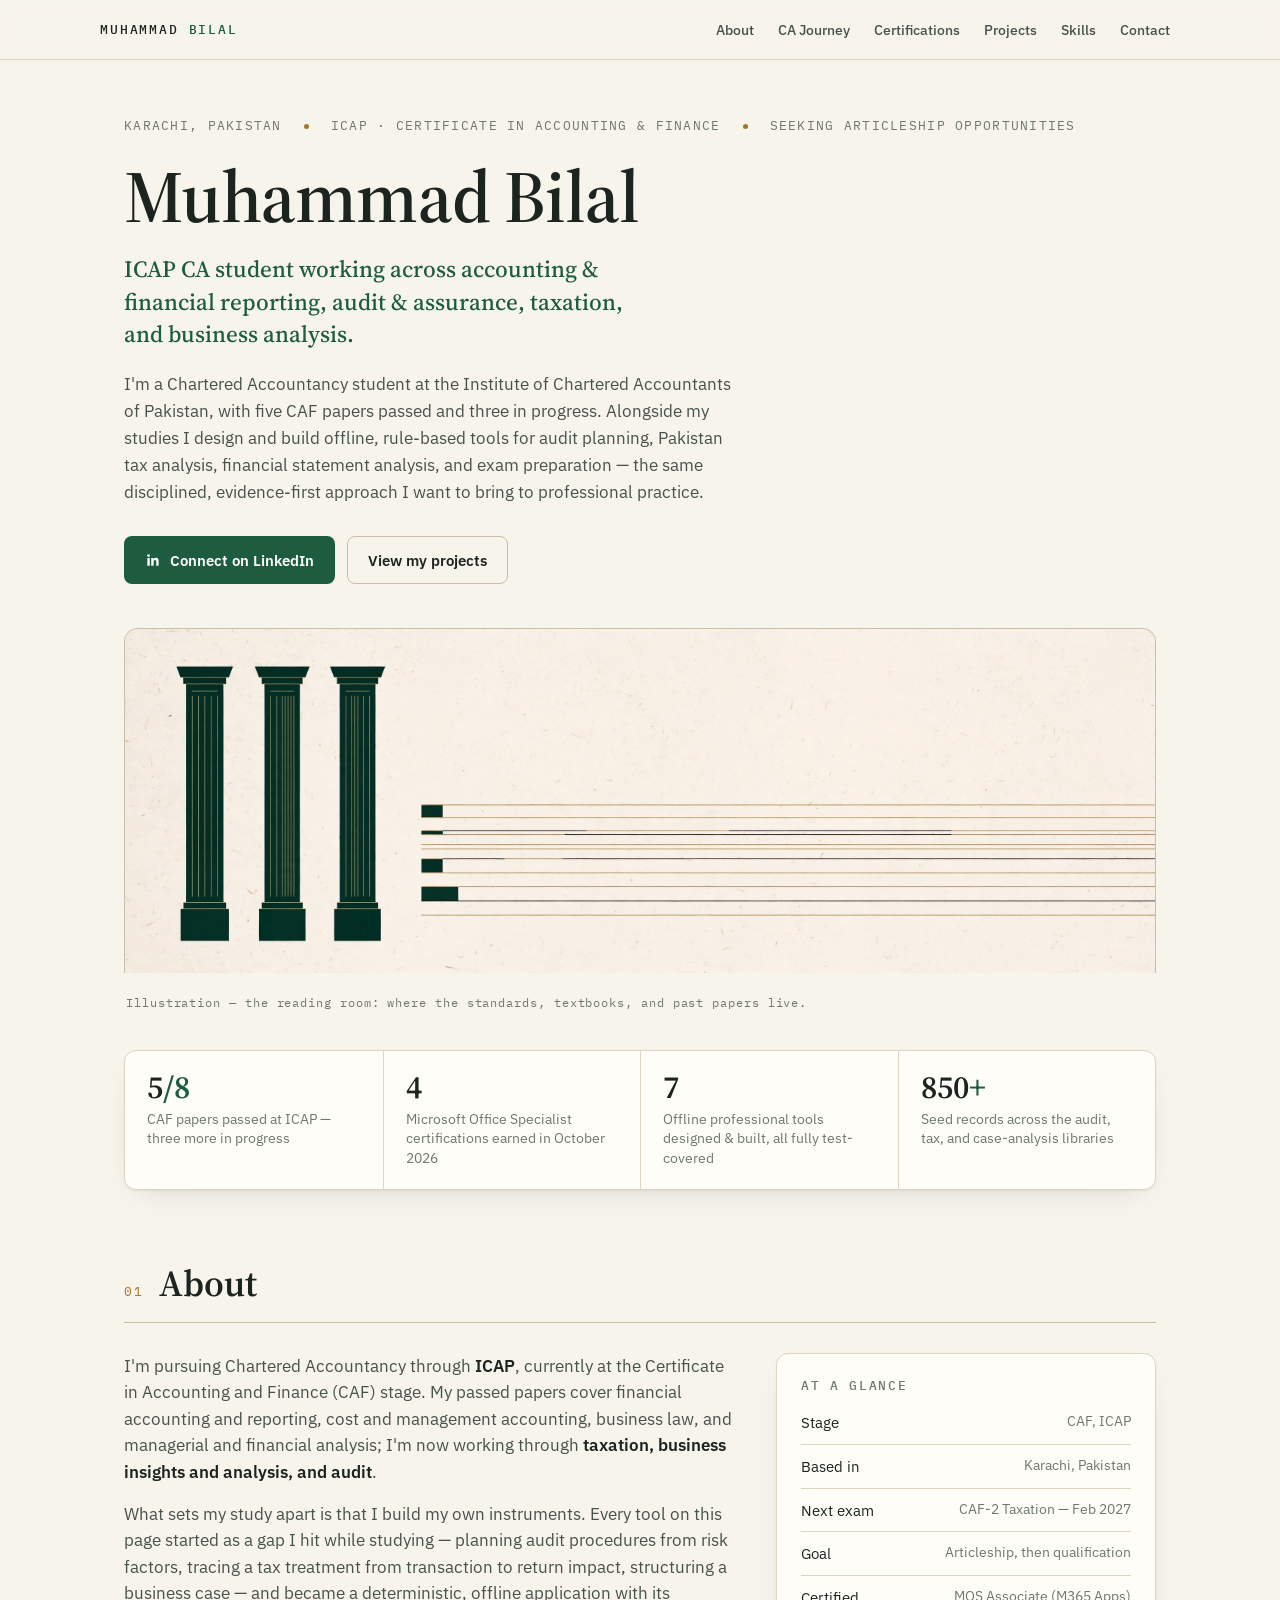
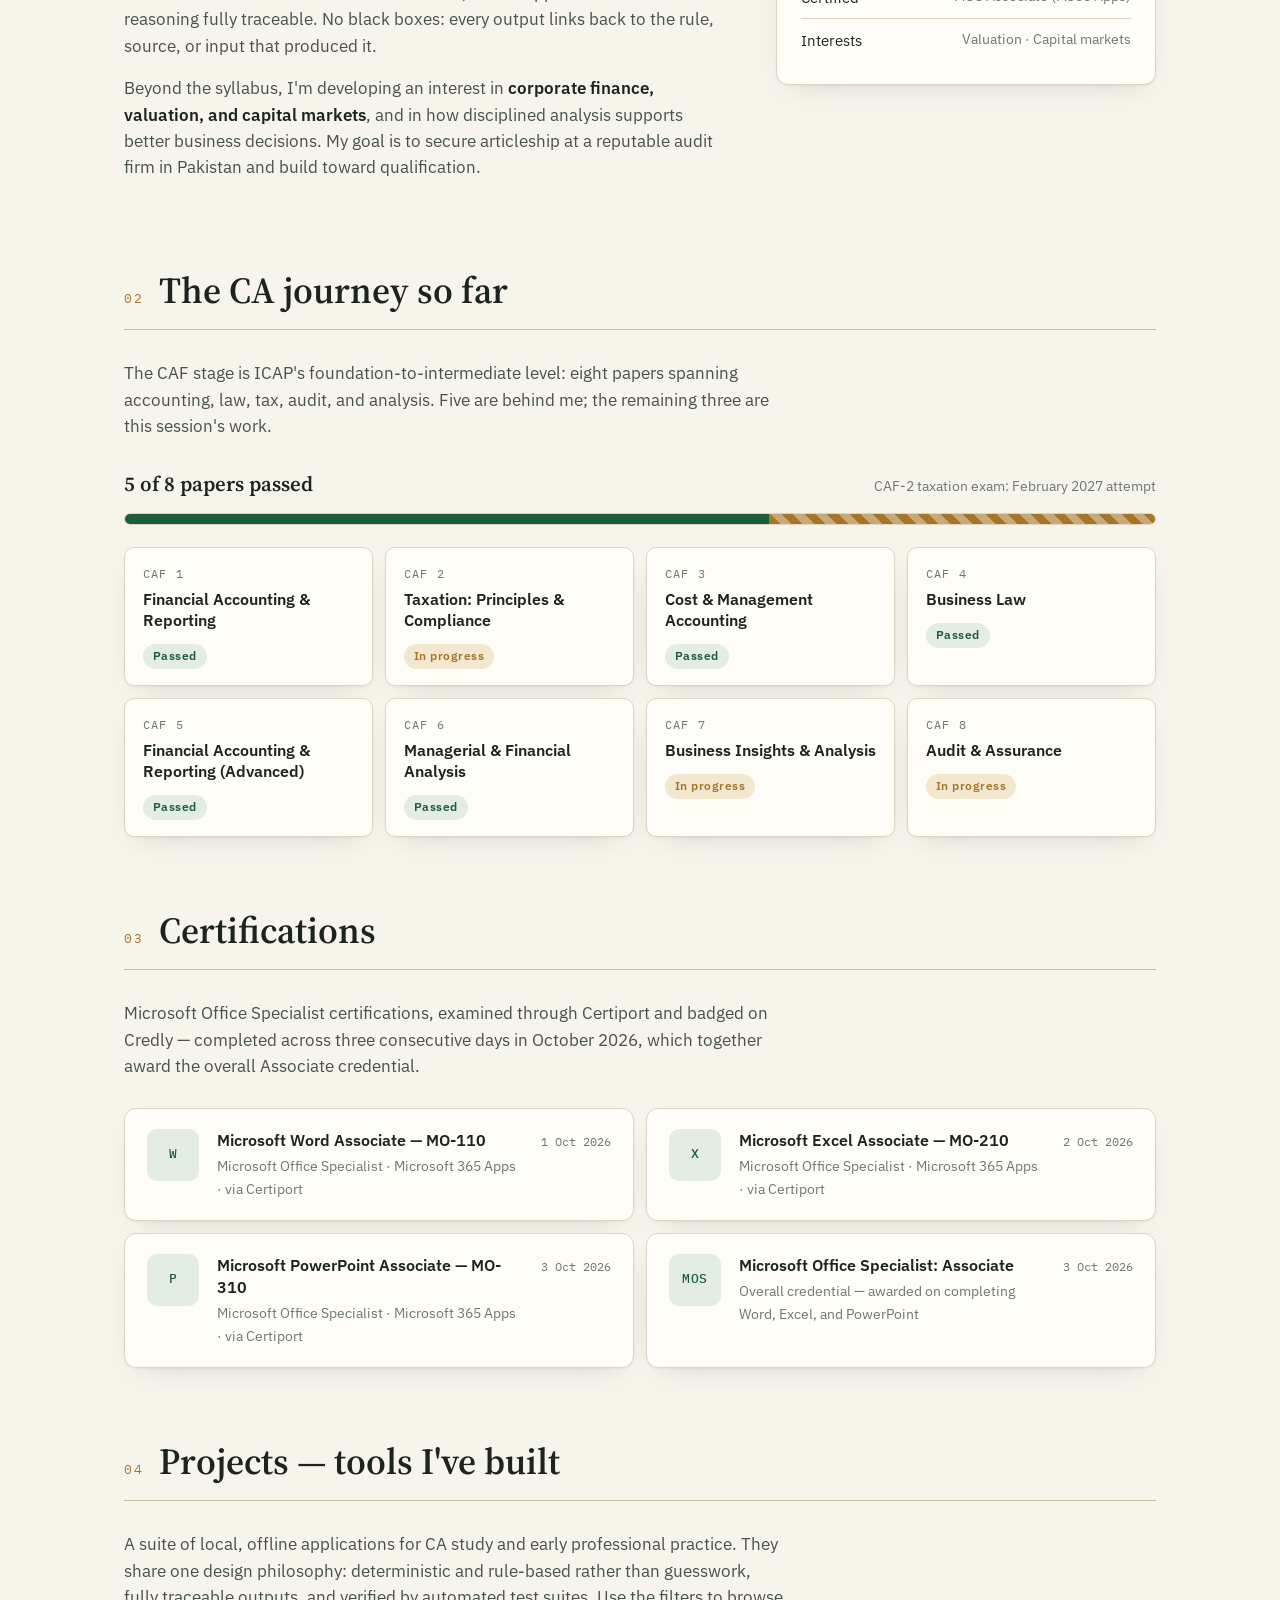
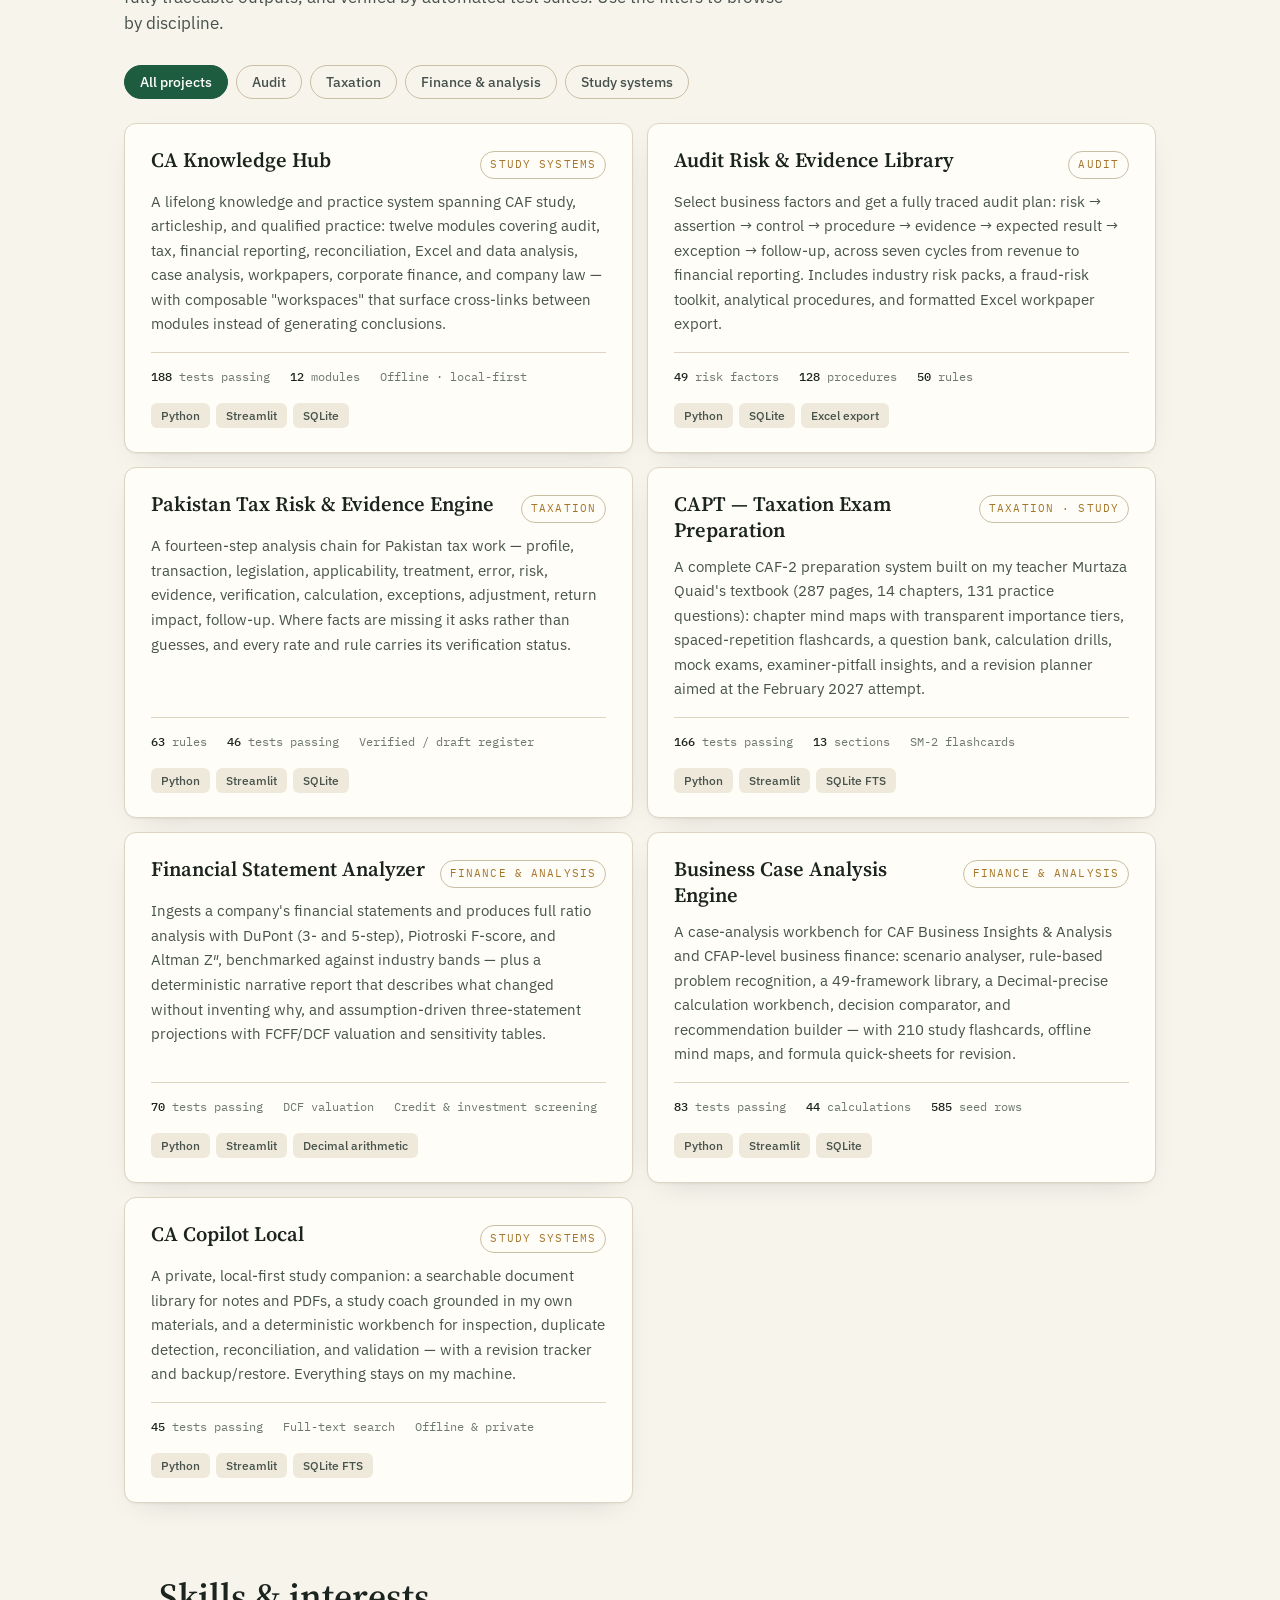
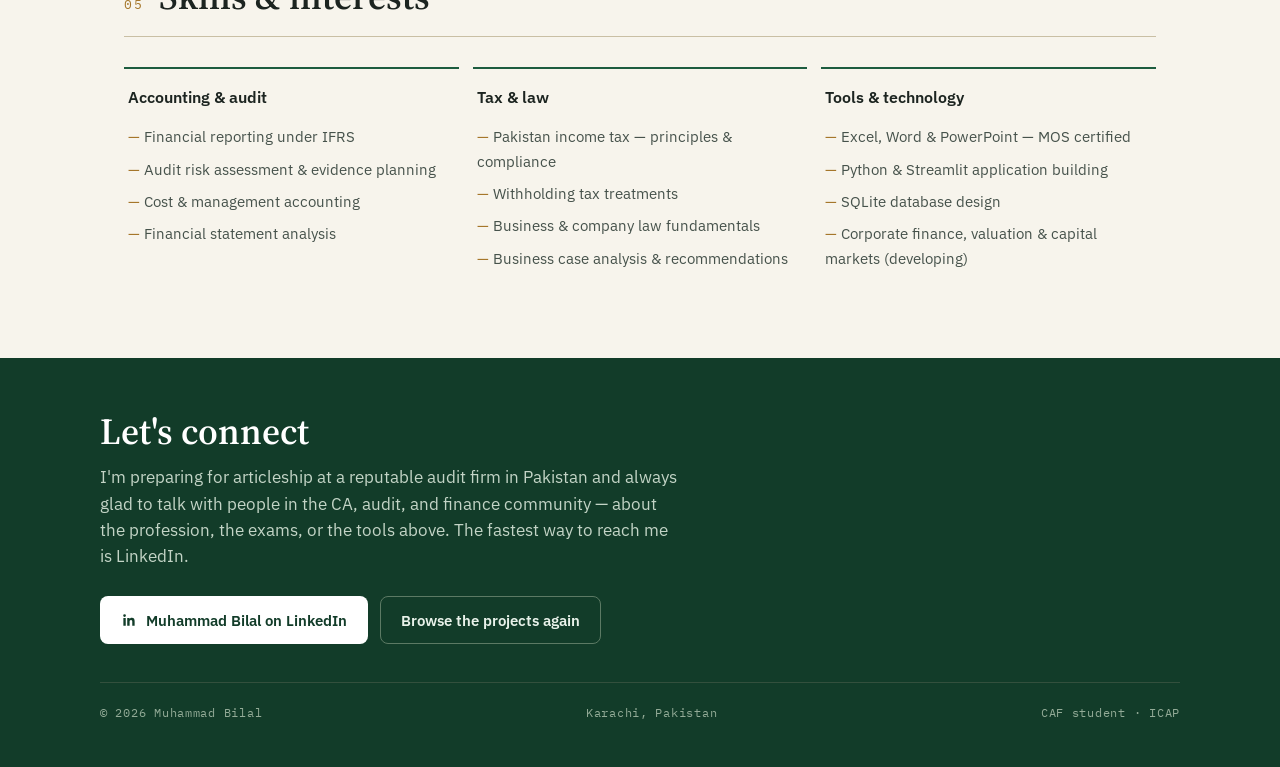
==== index.html @ a038d821 "Add files via upload" ====
<!doctype html>
<html lang="en">
<head>
<meta charset="utf-8" />
<meta name="viewport" content="width=device-width, initial-scale=1, viewport-fit=cover" />
<meta name="color-scheme" content="light dark" />
<meta name="description" content="Muhammad Bilal — ICAP CA student in Karachi. Financial reporting, audit & assurance, taxation, and the offline study and practice tools he builds." />
<link rel="icon" href="data:," />
<title>Muhammad Bilal — ICAP CA Student</title>
<link rel="preconnect" href="https://fonts.googleapis.com" />
<link rel="preconnect" href="https://fonts.gstatic.com" crossorigin />
<link href="https://fonts.googleapis.com/css2?family=Source+Serif+4:opsz,wght@8..60,500;8..60,600;8..60,700&family=IBM+Plex+Sans:wght@400;500;600&family=IBM+Plex+Mono:wght@400;500&display=swap" rel="stylesheet" />
<style>
  :root{
    --bg:#f7f4ec;
    --bg-2:#efe9db;
    --surface:#fffdf8;
    --ink:#1c2420;
    --ink-soft:#46524b;
    --ink-faint:#6d786f;
    --line:#ddd5c2;
    --line-strong:#c9bfa4;
    --green:#1d5c3f;
    --green-deep:#123c29;
    --green-tint:#e3ede2;
    --brass:#a5762a;
    --brass-tint:#f3e8cf;
    --shadow:0 1px 2px rgba(28,36,32,.05), 0 10px 30px -18px rgba(28,36,32,.25);
  }
  @media (prefers-color-scheme: dark){
    :root{
      --bg:#101511;
      --bg-2:#151a16;
      --surface:#181e1a;
      --ink:#e9ede6;
      --ink-soft:#b7c0b4;
      --ink-faint:#8b968b;
      --line:#2b332c;
      --line-strong:#3d4a3f;
      --green:#7fc79b;
      --green-deep:#a9dcc0;
      --green-tint:#1d2b22;
      --brass:#d3a44f;
      --brass-tint:#2b2415;
      --shadow:0 1px 2px rgba(0,0,0,.4), 0 10px 30px -18px rgba(0,0,0,.6);
    }
  }
  *{ box-sizing:border-box; }
  html{ scroll-behavior:smooth; }
  @media (prefers-reduced-motion: reduce){
    html{ scroll-behavior:auto; }
    *{ transition:none !important; }
  }
  body{
    margin:0;
    background:var(--bg);
    color:var(--ink);
    font-family:"IBM Plex Sans", system-ui, sans-serif;
    font-size:16.5px;
    line-height:1.6;
    -webkit-font-smoothing:antialiased;
  }
  ::selection{ background:var(--green); color:#fff; }
  a{ color:var(--green); }
  .wrap{ max-width:1080px; margin:0 auto; padding:0 24px; }

  /* ---------- top bar ---------- */
  .topbar{
    position:sticky; top:0; z-index:20;
    background:color-mix(in srgb, var(--bg) 88%, transparent);
    backdrop-filter:blur(10px);
    border-bottom:1px solid var(--line);
  }
  .topbar-inner{
    display:flex; align-items:center; justify-content:space-between; gap:16px;
    padding:12px 0;
  }
  .brand{
    font-family:"IBM Plex Mono", monospace; font-size:.82rem; letter-spacing:.14em;
    text-transform:uppercase; color:var(--ink); text-decoration:none; font-weight:500;
    white-space:nowrap;
  }
  .brand b{ color:var(--green); font-weight:500; }
  nav.main{ display:flex; gap:4px; flex-wrap:wrap; }
  nav.main a{
    color:var(--ink-soft); text-decoration:none; font-size:.9rem; font-weight:500;
    padding:6px 10px; border-radius:6px;
  }
  nav.main a:hover{ color:var(--ink); background:var(--bg-2); }
  @media (max-width:640px){ nav.main a{ padding:6px 7px; font-size:.85rem; } .brand{ font-size:.74rem; } }

  /* ---------- hero ---------- */
  .hero{ padding:56px 0 0; }
  .hero-meta{
    display:flex; flex-wrap:wrap; gap:8px 22px; align-items:center;
    font-family:"IBM Plex Mono", monospace; font-size:.8rem; letter-spacing:.1em;
    text-transform:uppercase; color:var(--ink-faint); margin-bottom:22px;
  }
  .hero-meta .dot{ width:5px; height:5px; border-radius:50%; background:var(--brass); }
  h1{
    font-family:"Source Serif 4", Georgia, serif;
    font-size:clamp(2.7rem, 7vw, 4.6rem);
    line-height:1.04; font-weight:600; letter-spacing:-.01em; margin:0 0 18px;
  }
  .hero-role{
    font-family:"Source Serif 4", Georgia, serif;
    font-size:clamp(1.15rem, 2.6vw, 1.45rem);
    color:var(--green); font-weight:500; line-height:1.4; margin:0 0 20px; max-width:44ch;
  }
  .hero-lede{ max-width:62ch; color:var(--ink-soft); margin:0 0 30px; font-size:1.06rem; }
  .hero-actions{ display:flex; flex-wrap:wrap; gap:12px; margin-bottom:44px; }
  .btn{
    display:inline-flex; align-items:center; gap:9px;
    padding:11px 20px; border-radius:8px; font-weight:600; font-size:.95rem;
    text-decoration:none; border:1px solid transparent; cursor:pointer;
    transition:transform .15s ease, background .15s ease, border-color .15s ease;
  }
  .btn:active{ transform:translateY(1px); }
  .btn-primary{ background:var(--green); color:#fff; }
  @media (prefers-color-scheme: dark){ .btn-primary{ color:#0c130e; } }
  .btn-primary:hover{ background:var(--green-deep); color:#fff; }
  @media (prefers-color-scheme: dark){ .btn-primary:hover{ color:#0c130e; } }
  .btn-ghost{ background:transparent; color:var(--ink); border-color:var(--line-strong); }
  .btn-ghost:hover{ border-color:var(--ink-faint); background:var(--surface); }
  .btn svg{ width:16px; height:16px; flex:none; }
  .hero-img{
    border:1px solid var(--line-strong); border-bottom:none;
    border-radius:14px 14px 0 0; overflow:hidden; line-height:0;
  }
  .hero-img img{ width:100%; height:auto; display:block; }
  .hero-img-cap{
    font-family:"IBM Plex Mono", monospace; font-size:.72rem; letter-spacing:.08em;
    color:var(--ink-faint); padding:10px 2px 0; line-height:1.5;
  }

  /* ---------- stat strip ---------- */
  .stats{
    display:grid; grid-template-columns:repeat(4, 1fr);
    border:1px solid var(--line); border-radius:12px; background:var(--surface);
    box-shadow:var(--shadow); margin:38px 0 8px; overflow:hidden;
  }
  .stat{ padding:20px 22px; border-left:1px solid var(--line); }
  .stat:first-child{ border-left:none; }
  .stat .num{
    font-family:"Source Serif 4", Georgia, serif; font-size:2rem; font-weight:600;
    line-height:1; color:var(--ink);
  }
  .stat .num em{ font-style:normal; color:var(--green); }
  .stat .lbl{ font-size:.85rem; color:var(--ink-faint); margin-top:7px; line-height:1.45; }
  @media (max-width:760px){
    .stats{ grid-template-columns:1fr 1fr; }
    .stat:nth-child(3){ border-left:none; }
    .stat:nth-child(n+3){ border-top:1px solid var(--line); }
  }

  /* ---------- sections ---------- */
  section{ padding:64px 0 8px; }
  .sec-head{ display:flex; align-items:baseline; gap:16px; margin-bottom:8px; }
  .sec-no{
    font-family:"IBM Plex Mono", monospace; font-size:.8rem; color:var(--brass);
    letter-spacing:.12em;
  }
  h2{
    font-family:"Source Serif 4", Georgia, serif;
    font-size:clamp(1.7rem, 4vw, 2.3rem); font-weight:600; margin:0; line-height:1.15;
  }
  .sec-rule{ height:1px; background:var(--line-strong); margin:18px 0 30px; }
  .sec-intro{ color:var(--ink-soft); max-width:66ch; margin:0 0 28px; }

  /* ---------- about ---------- */
  .about-grid{ display:grid; grid-template-columns:1.6fr 1fr; gap:44px; }
  @media (max-width:820px){ .about-grid{ grid-template-columns:1fr; gap:28px; } }
  .about-grid p{ margin:0 0 16px; color:var(--ink-soft); }
  .about-grid p strong{ color:var(--ink); font-weight:600; }
  .focus-box{
    background:var(--surface); border:1px solid var(--line); border-radius:12px;
    padding:22px 24px; box-shadow:var(--shadow); align-self:start;
  }
  .focus-box h3{
    margin:0 0 14px; font-size:.8rem; font-family:"IBM Plex Mono", monospace;
    letter-spacing:.13em; text-transform:uppercase; color:var(--ink-faint); font-weight:500;
  }
  .focus-box ul{ margin:0; padding:0; list-style:none; }
  .focus-box li{
    padding:9px 0; border-top:1px solid var(--line); font-size:.96rem;
    display:flex; justify-content:space-between; gap:12px;
  }
  .focus-box li:first-child{ border-top:none; padding-top:0; }
  .focus-box li span{ color:var(--ink-faint); font-size:.88rem; text-align:right; }

  /* ---------- CAF journey ---------- */
  .progress-head{
    display:flex; justify-content:space-between; align-items:baseline; flex-wrap:wrap; gap:8px;
    margin-bottom:12px;
  }
  .progress-head .big{
    font-family:"Source Serif 4", Georgia, serif; font-size:1.3rem; font-weight:600;
  }
  .progress-head .note{ color:var(--ink-faint); font-size:.9rem; }
  .bar{
    height:12px; border-radius:99px; background:var(--bg-2);
    border:1px solid var(--line); overflow:hidden; display:flex;
  }
  .bar .done{ background:var(--green); width:62.5%; }
  .bar .doing{ background:repeating-linear-gradient(45deg, var(--brass) 0 8px, color-mix(in srgb, var(--brass) 55%, transparent) 8px 16px); width:37.5%; }
  .papers{ display:grid; grid-template-columns:repeat(4, 1fr); gap:12px; margin-top:22px; }
  @media (max-width:820px){ .papers{ grid-template-columns:repeat(2, 1fr); } }
  @media (max-width:430px){ .papers{ grid-template-columns:1fr; } }
  .paper{
    background:var(--surface); border:1px solid var(--line); border-radius:10px;
    padding:16px 18px; box-shadow:var(--shadow);
  }
  .paper .code{
    font-family:"IBM Plex Mono", monospace; font-size:.78rem; letter-spacing:.1em;
    color:var(--ink-faint); text-transform:uppercase;
  }
  .paper .name{ font-weight:600; margin:5px 0 10px; font-size:.98rem; line-height:1.35; }
  .pill{
    display:inline-block; font-size:.74rem; font-weight:600; letter-spacing:.04em;
    padding:3px 10px; border-radius:99px;
  }
  .pill-pass{ background:var(--green-tint); color:var(--green); }
  .pill-now{ background:var(--brass-tint); color:var(--brass); }

  /* ---------- certifications ---------- */
  .certs{ display:grid; grid-template-columns:1fr 1fr; gap:12px; }
  @media (max-width:760px){ .certs{ grid-template-columns:1fr; } }
  .cert{
    display:flex; gap:18px; align-items:flex-start;
    background:var(--surface); border:1px solid var(--line); border-radius:12px;
    padding:20px 22px; box-shadow:var(--shadow);
  }
  .cert-badge{
    flex:none; width:52px; height:52px; border-radius:10px;
    background:var(--green-tint); color:var(--green);
    display:flex; align-items:center; justify-content:center;
    font-family:"IBM Plex Mono", monospace; font-weight:500; font-size:.8rem; letter-spacing:.03em;
  }
  .cert h3{ margin:0 0 3px; font-size:1.02rem; font-weight:600; line-height:1.35; }
  .cert p{ margin:0; color:var(--ink-faint); font-size:.9rem; }
  .cert .when{
    margin-left:auto; flex:none; font-family:"IBM Plex Mono", monospace;
    font-size:.78rem; color:var(--ink-faint); white-space:nowrap; padding-top:3px;
  }

  /* ---------- projects ---------- */
  .filters{ display:flex; flex-wrap:wrap; gap:8px; margin-bottom:24px; }
  .chip{
    font-family:inherit; font-size:.88rem; font-weight:500; cursor:pointer;
    padding:7px 15px; border-radius:99px; border:1px solid var(--line-strong);
    background:transparent; color:var(--ink-soft);
    transition:background .15s ease, color .15s ease, border-color .15s ease;
  }
  .chip:hover{ color:var(--ink); border-color:var(--ink-faint); }
  .chip[aria-pressed="true"]{ background:var(--green); border-color:var(--green); color:#fff; }
  @media (prefers-color-scheme: dark){ .chip[aria-pressed="true"]{ color:#0c130e; } }
  .projects{ display:grid; grid-template-columns:1fr 1fr; gap:14px; }
  @media (max-width:820px){ .projects{ grid-template-columns:1fr; } }
  .proj{
    background:var(--surface); border:1px solid var(--line); border-radius:12px;
    padding:24px 26px; box-shadow:var(--shadow); display:flex; flex-direction:column;
  }
  .proj[hidden]{ display:none; }
  .proj-top{ display:flex; justify-content:space-between; align-items:flex-start; gap:12px; margin-bottom:10px; }
  .proj h3{
    font-family:"Source Serif 4", Georgia, serif; font-size:1.28rem; font-weight:600;
    margin:0; line-height:1.25;
  }
  .proj .tag{
    flex:none; font-family:"IBM Plex Mono", monospace; font-size:.7rem; letter-spacing:.1em;
    text-transform:uppercase; color:var(--brass); border:1px solid var(--line-strong);
    padding:4px 9px; border-radius:99px; margin-top:3px;
  }
  .proj p{ margin:0 0 16px; color:var(--ink-soft); font-size:.96rem; flex:1; }
  .proj ul.facts{
    margin:0 0 16px; padding:14px 0 0; list-style:none; border-top:1px solid var(--line);
    display:flex; flex-wrap:wrap; gap:6px 20px;
    font-family:"IBM Plex Mono", monospace; font-size:.78rem; color:var(--ink-faint);
  }
  .proj ul.facts b{ color:var(--ink); font-weight:500; }
  .stack{ display:flex; flex-wrap:wrap; gap:6px; }
  .stack span{
    font-size:.76rem; font-weight:500; background:var(--bg-2); color:var(--ink-soft);
    padding:3px 10px; border-radius:6px;
  }
  .no-match{
    grid-column:1 / -1; text-align:center; color:var(--ink-faint);
    padding:28px 0; font-size:.95rem;
  }
  .no-match[hidden]{ display:none; }

  /* ---------- skills ---------- */
  .skills{ display:grid; grid-template-columns:repeat(3, 1fr); gap:14px; }
  @media (max-width:820px){ .skills{ grid-template-columns:1fr; } }
  .skill{
    border-top:2px solid var(--green); padding:16px 4px 4px;
  }
  .skill h3{ margin:0 0 10px; font-size:1rem; font-weight:600; }
  .skill ul{ margin:0; padding:0; list-style:none; color:var(--ink-soft); font-size:.95rem; }
  .skill li{ padding:4px 0; }
  .skill li::before{ content:"— "; color:var(--brass); }

  /* ---------- footer / contact ---------- */
  footer{ margin-top:72px; background:var(--green-deep); color:#e9f2ea; }
  @media (prefers-color-scheme: dark){ footer{ background:#0d1f15; } }
  .foot-inner{ padding:52px 0 44px; }
  footer h2{ color:#fff; margin-bottom:12px; }
  footer p{ color:#c3d4c6; max-width:58ch; margin:0 0 26px; }
  .foot-actions{ display:flex; flex-wrap:wrap; gap:12px; margin-bottom:38px; }
  .btn-light{ background:#fff; color:var(--green-deep); }
  .btn-light:hover{ background:var(--brass-tint); }
  .btn-outline-light{ border-color:#5c7a64; color:#e9f2ea; background:transparent; }
  .btn-outline-light:hover{ border-color:#9db8a4; background:transparent; }
  .foot-base{
    border-top:1px solid #33503d; padding-top:20px;
    display:flex; justify-content:space-between; flex-wrap:wrap; gap:8px 24px;
    font-family:"IBM Plex Mono", monospace; font-size:.76rem; letter-spacing:.06em; color:#93ab97;
  }
</style>
</head>
<body>

<header class="topbar">
  <div class="wrap topbar-inner">
    <a class="brand" href="#top">Muhammad <b>Bilal</b></a>
    <nav class="main" aria-label="Main">
      <a href="#about">About</a>
      <a href="#journey">CA Journey</a>
      <a href="#certifications">Certifications</a>
      <a href="#projects">Projects</a>
      <a href="#skills">Skills</a>
      <a href="#contact">Contact</a>
    </nav>
  </div>
</header>

<main id="top">
  <div class="wrap">

    <!-- HERO -->
    <div class="hero">
      <div class="hero-meta">
        <span>Karachi, Pakistan</span><span class="dot" aria-hidden="true"></span>
        <span>ICAP · Certificate in Accounting &amp; Finance</span><span class="dot" aria-hidden="true"></span>
        <span>Seeking articleship opportunities</span>
      </div>
      <h1>Muhammad Bilal</h1>
      <p class="hero-role">ICAP CA student working across accounting &amp; financial reporting, audit &amp; assurance, taxation, and business analysis.</p>
      <p class="hero-lede">
        I'm a Chartered Accountancy student at the Institute of Chartered Accountants of Pakistan,
        with five CAF papers passed and three in progress. Alongside my studies I design and build
        offline, rule-based tools for audit planning, Pakistan tax analysis, financial statement
        analysis, and exam preparation — the same disciplined, evidence-first approach I want to
        bring to professional practice.
      </p>
      <div class="hero-actions">
        <a class="btn btn-primary" href="https://www.linkedin.com/in/muhammad-bilal-9455b9416/" target="_blank" rel="noopener">
          <svg viewBox="0 0 24 24" fill="currentColor" aria-hidden="true"><path d="M20.45 20.45h-3.55v-5.57c0-1.33-.03-3.04-1.85-3.04-1.86 0-2.14 1.45-2.14 2.94v5.67H9.35V9h3.41v1.56h.05c.47-.9 1.63-1.85 3.36-1.85 3.6 0 4.27 2.37 4.27 5.46v6.28zM5.34 7.43a2.06 2.06 0 1 1 0-4.12 2.06 2.06 0 0 1 0 4.12zM7.12 20.45H3.56V9h3.56v11.45z"/></svg>
          Connect on LinkedIn
        </a>
        <a class="btn btn-ghost" href="#projects">View my projects</a>
      </div>
      <div class="hero-img">
        <img src="[data-uri]" alt="" width="2736" height="912" />
      </div>
      <p class="hero-img-cap">Illustration — the reading room: where the standards, textbooks, and past papers live.</p>
    </div>

    <!-- STATS -->
    <div class="stats" role="list" aria-label="Key facts">
      <div class="stat" role="listitem">
        <div class="num">5<em>/8</em></div>
        <div class="lbl">CAF papers passed at ICAP — three more in progress</div>
      </div>
      <div class="stat" role="listitem">
        <div class="num">4</div>
        <div class="lbl">Microsoft Office Specialist certifications earned in October 2026</div>
      </div>
      <div class="stat" role="listitem">
        <div class="num">7</div>
        <div class="lbl">Offline professional tools designed &amp; built, all fully test-covered</div>
      </div>
      <div class="stat" role="listitem">
        <div class="num">850<em>+</em></div>
        <div class="lbl">Seed records across the audit, tax, and case-analysis libraries</div>
      </div>
    </div>

    <!-- ABOUT -->
    <section id="about">
      <div class="sec-head"><span class="sec-no">01</span><h2>About</h2></div>
      <div class="sec-rule"></div>
      <div class="about-grid">
        <div>
          <p>
            I'm pursuing Chartered Accountancy through <strong>ICAP</strong>, currently at the
            Certificate in Accounting and Finance (CAF) stage. My passed papers cover financial
            accounting and reporting, cost and management accounting, business law, and managerial
            and financial analysis; I'm now working through <strong>taxation, business insights and
            analysis, and audit</strong>.
          </p>
          <p>
            What sets my study apart is that I build my own instruments. Every tool on this page
            started as a gap I hit while studying — planning audit procedures from risk factors,
            tracing a tax treatment from transaction to return impact, structuring a business case —
            and became a deterministic, offline application with its reasoning fully traceable. No
            black boxes: every output links back to the rule, source, or input that produced it.
          </p>
          <p>
            Beyond the syllabus, I'm developing an interest in <strong>corporate finance, valuation,
            and capital markets</strong>, and in how disciplined analysis supports better business
            decisions. My goal is to secure articleship at a reputable audit firm in Pakistan and
            build toward qualification.
          </p>
        </div>
        <aside class="focus-box" aria-label="At a glance">
          <h3>At a glance</h3>
          <ul>
            <li>Stage <span>CAF, ICAP</span></li>
            <li>Based in <span>Karachi, Pakistan</span></li>
            <li>Next exam <span>CAF-2 Taxation — Feb 2027</span></li>
            <li>Goal <span>Articleship, then qualification</span></li>
            <li>Certified <span>MOS Associate (M365 Apps)</span></li>
            <li>Interests <span>Valuation · Capital markets</span></li>
          </ul>
        </aside>
      </div>
    </section>

    <!-- JOURNEY -->
    <section id="journey">
      <div class="sec-head"><span class="sec-no">02</span><h2>The CA journey so far</h2></div>
      <div class="sec-rule"></div>
      <p class="sec-intro">
        The CAF stage is ICAP's foundation-to-intermediate level: eight papers spanning accounting,
        law, tax, audit, and analysis. Five are behind me; the remaining three are this session's work.
      </p>
      <div class="progress-head">
        <span class="big">5 of 8 papers passed</span>
        <span class="note">CAF-2 taxation exam: February 2027 attempt</span>
      </div>
      <div class="bar" role="img" aria-label="Progress: 5 of 8 CAF papers passed, 3 in progress">
        <div class="done"></div><div class="doing"></div>
      </div>
      <div class="papers">
        <div class="paper"><div class="code">CAF 1</div><div class="name">Financial Accounting &amp; Reporting</div><span class="pill pill-pass">Passed</span></div>
        <div class="paper"><div class="code">CAF 2</div><div class="name">Taxation: Principles &amp; Compliance</div><span class="pill pill-now">In progress</span></div>
        <div class="paper"><div class="code">CAF 3</div><div class="name">Cost &amp; Management Accounting</div><span class="pill pill-pass">Passed</span></div>
        <div class="paper"><div class="code">CAF 4</div><div class="name">Business Law</div><span class="pill pill-pass">Passed</span></div>
        <div class="paper"><div class="code">CAF 5</div><div class="name">Financial Accounting &amp; Reporting (Advanced)</div><span class="pill pill-pass">Passed</span></div>
        <div class="paper"><div class="code">CAF 6</div><div class="name">Managerial &amp; Financial Analysis</div><span class="pill pill-pass">Passed</span></div>
        <div class="paper"><div class="code">CAF 7</div><div class="name">Business Insights &amp; Analysis</div><span class="pill pill-now">In progress</span></div>
        <div class="paper"><div class="code">CAF 8</div><div class="name">Audit &amp; Assurance</div><span class="pill pill-now">In progress</span></div>
      </div>
    </section>

    <!-- CERTIFICATIONS -->
    <section id="certifications">
      <div class="sec-head"><span class="sec-no">03</span><h2>Certifications</h2></div>
      <div class="sec-rule"></div>
      <p class="sec-intro">
        Microsoft Office Specialist certifications, examined through Certiport and badged on Credly —
        completed across three consecutive days in October 2026, which together award the overall
        Associate credential.
      </p>
      <div class="certs">
        <div class="cert">
          <div class="cert-badge">W</div>
          <div>
            <h3>Microsoft Word Associate — MO-110</h3>
            <p>Microsoft Office Specialist · Microsoft 365 Apps · via Certiport</p>
          </div>
          <span class="when">1 Oct 2026</span>
        </div>
        <div class="cert">
          <div class="cert-badge">X</div>
          <div>
            <h3>Microsoft Excel Associate — MO-210</h3>
            <p>Microsoft Office Specialist · Microsoft 365 Apps · via Certiport</p>
          </div>
          <span class="when">2 Oct 2026</span>
        </div>
        <div class="cert">
          <div class="cert-badge">P</div>
          <div>
            <h3>Microsoft PowerPoint Associate — MO-310</h3>
            <p>Microsoft Office Specialist · Microsoft 365 Apps · via Certiport</p>
          </div>
          <span class="when">3 Oct 2026</span>
        </div>
        <div class="cert">
          <div class="cert-badge">MOS</div>
          <div>
            <h3>Microsoft Office Specialist: Associate</h3>
            <p>Overall credential — awarded on completing Word, Excel, and PowerPoint</p>
          </div>
          <span class="when">3 Oct 2026</span>
        </div>
      </div>
    </section>

    <!-- PROJECTS -->
    <section id="projects">
      <div class="sec-head"><span class="sec-no">04</span><h2>Projects — tools I've built</h2></div>
      <div class="sec-rule"></div>
      <p class="sec-intro">
        A suite of local, offline applications for CA study and early professional practice. They share
        one design philosophy: deterministic and rule-based rather than guesswork, fully traceable
        outputs, and verified by automated test suites. Use the filters to browse by discipline.
      </p>
      <div class="filters" role="group" aria-label="Filter projects by discipline">
        <button class="chip" type="button" data-filter="all" aria-pressed="true">All projects</button>
        <button class="chip" type="button" data-filter="audit" aria-pressed="false">Audit</button>
        <button class="chip" type="button" data-filter="tax" aria-pressed="false">Taxation</button>
        <button class="chip" type="button" data-filter="finance" aria-pressed="false">Finance &amp; analysis</button>
        <button class="chip" type="button" data-filter="study" aria-pressed="false">Study systems</button>
      </div>
      <div class="projects" id="projectGrid">

        <article class="proj" data-cat="study">
          <div class="proj-top"><h3>CA Knowledge Hub</h3><span class="tag">Study systems</span></div>
          <p>
            A lifelong knowledge and practice system spanning CAF study, articleship, and qualified
            practice: twelve modules covering audit, tax, financial reporting, reconciliation, Excel
            and data analysis, case analysis, workpapers, corporate finance, and company law — with
            composable "workspaces" that surface cross-links between modules instead of generating
            conclusions.
          </p>
          <ul class="facts"><li><b>188</b> tests passing</li><li><b>12</b> modules</li><li>Offline · local-first</li></ul>
          <div class="stack"><span>Python</span><span>Streamlit</span><span>SQLite</span></div>
        </article>

        <article class="proj" data-cat="audit">
          <div class="proj-top"><h3>Audit Risk &amp; Evidence Library</h3><span class="tag">Audit</span></div>
          <p>
            Select business factors and get a fully traced audit plan: risk → assertion → control →
            procedure → evidence → expected result → exception → follow-up, across seven cycles from
            revenue to financial reporting. Includes industry risk packs, a fraud-risk toolkit,
            analytical procedures, and formatted Excel workpaper export.
          </p>
          <ul class="facts"><li><b>49</b> risk factors</li><li><b>128</b> procedures</li><li><b>50</b> rules</li></ul>
          <div class="stack"><span>Python</span><span>SQLite</span><span>Excel export</span></div>
        </article>

        <article class="proj" data-cat="tax">
          <div class="proj-top"><h3>Pakistan Tax Risk &amp; Evidence Engine</h3><span class="tag">Taxation</span></div>
          <p>
            A fourteen-step analysis chain for Pakistan tax work — profile, transaction, legislation,
            applicability, treatment, error, risk, evidence, verification, calculation, exceptions,
            adjustment, return impact, follow-up. Where facts are missing it asks rather than guesses,
            and every rate and rule carries its verification status.
          </p>
          <ul class="facts"><li><b>63</b> rules</li><li><b>46</b> tests passing</li><li>Verified / draft register</li></ul>
          <div class="stack"><span>Python</span><span>Streamlit</span><span>SQLite</span></div>
        </article>

        <article class="proj" data-cat="study tax">
          <div class="proj-top"><h3>CAPT — Taxation Exam Preparation</h3><span class="tag">Taxation · Study</span></div>
          <p>
            A complete CAF-2 preparation system built on my teacher Murtaza Quaid's textbook
            (287 pages, 14 chapters, 131 practice questions): chapter mind maps with transparent
            importance tiers, spaced-repetition flashcards, a question bank, calculation drills, mock
            exams, examiner-pitfall insights, and a revision planner aimed at the February 2027 attempt.
          </p>
          <ul class="facts"><li><b>166</b> tests passing</li><li><b>13</b> sections</li><li>SM-2 flashcards</li></ul>
          <div class="stack"><span>Python</span><span>Streamlit</span><span>SQLite FTS</span></div>
        </article>

        <article class="proj" data-cat="finance">
          <div class="proj-top"><h3>Financial Statement Analyzer</h3><span class="tag">Finance &amp; analysis</span></div>
          <p>
            Ingests a company's financial statements and produces full ratio analysis with DuPont
            (3- and 5-step), Piotroski F-score, and Altman Z″, benchmarked against industry bands —
            plus a deterministic narrative report that describes what changed without inventing why,
            and assumption-driven three-statement projections with FCFF/DCF valuation and sensitivity tables.
          </p>
          <ul class="facts"><li><b>70</b> tests passing</li><li>DCF valuation</li><li>Credit &amp; investment screening</li></ul>
          <div class="stack"><span>Python</span><span>Streamlit</span><span>Decimal arithmetic</span></div>
        </article>

        <article class="proj" data-cat="finance">
          <div class="proj-top"><h3>Business Case Analysis Engine</h3><span class="tag">Finance &amp; analysis</span></div>
          <p>
            A case-analysis workbench for CAF Business Insights &amp; Analysis and CFAP-level business
            finance: scenario analyser, rule-based problem recognition, a 49-framework library,
            a Decimal-precise calculation workbench, decision comparator, and recommendation builder —
            with 210 study flashcards, offline mind maps, and formula quick-sheets for revision.
          </p>
          <ul class="facts"><li><b>83</b> tests passing</li><li><b>44</b> calculations</li><li><b>585</b> seed rows</li></ul>
          <div class="stack"><span>Python</span><span>Streamlit</span><span>SQLite</span></div>
        </article>

        <article class="proj" data-cat="study">
          <div class="proj-top"><h3>CA Copilot Local</h3><span class="tag">Study systems</span></div>
          <p>
            A private, local-first study companion: a searchable document library for notes and PDFs,
            a study coach grounded in my own materials, and a deterministic workbench for inspection,
            duplicate detection, reconciliation, and validation — with a revision tracker and
            backup/restore. Everything stays on my machine.
          </p>
          <ul class="facts"><li><b>45</b> tests passing</li><li>Full-text search</li><li>Offline &amp; private</li></ul>
          <div class="stack"><span>Python</span><span>Streamlit</span><span>SQLite FTS</span></div>
        </article>

        <p class="no-match" id="noMatch" hidden>No projects in this category yet.</p>
      </div>
    </section>

    <!-- SKILLS -->
    <section id="skills">
      <div class="sec-head"><span class="sec-no">05</span><h2>Skills &amp; interests</h2></div>
      <div class="sec-rule"></div>
      <div class="skills">
        <div class="skill">
          <h3>Accounting &amp; audit</h3>
          <ul>
            <li>Financial reporting under IFRS</li>
            <li>Audit risk assessment &amp; evidence planning</li>
            <li>Cost &amp; management accounting</li>
            <li>Financial statement analysis</li>
          </ul>
        </div>
        <div class="skill">
          <h3>Tax &amp; law</h3>
          <ul>
            <li>Pakistan income tax — principles &amp; compliance</li>
            <li>Withholding tax treatments</li>
            <li>Business &amp; company law fundamentals</li>
            <li>Business case analysis &amp; recommendations</li>
          </ul>
        </div>
        <div class="skill">
          <h3>Tools &amp; technology</h3>
          <ul>
            <li>Excel, Word &amp; PowerPoint — MOS certified</li>
            <li>Python &amp; Streamlit application building</li>
            <li>SQLite database design</li>
            <li>Corporate finance, valuation &amp; capital markets (developing)</li>
          </ul>
        </div>
      </div>
    </section>
  </div>

  <!-- CONTACT -->
  <footer id="contact">
    <div class="wrap foot-inner">
      <h2>Let's connect</h2>
      <p>
        I'm preparing for articleship at a reputable audit firm in Pakistan and always glad to talk
        with people in the CA, audit, and finance community — about the profession, the exams, or
        the tools above. The fastest way to reach me is LinkedIn.
      </p>
      <div class="foot-actions">
        <a class="btn btn-light" href="https://www.linkedin.com/in/muhammad-bilal-9455b9416/" target="_blank" rel="noopener">
          <svg viewBox="0 0 24 24" fill="currentColor" aria-hidden="true" width="16" height="16"><path d="M20.45 20.45h-3.55v-5.57c0-1.33-.03-3.04-1.85-3.04-1.86 0-2.14 1.45-2.14 2.94v5.67H9.35V9h3.41v1.56h.05c.47-.9 1.63-1.85 3.36-1.85 3.6 0 4.27 2.37 4.27 5.46v6.28zM5.34 7.43a2.06 2.06 0 1 1 0-4.12 2.06 2.06 0 0 1 0 4.12zM7.12 20.45H3.56V9h3.56v11.45z"/></svg>
          Muhammad Bilal on LinkedIn
        </a>
        <a class="btn btn-outline-light" href="#projects">Browse the projects again</a>
      </div>
      <div class="foot-base">
        <span>© <span id="year">2026</span> Muhammad Bilal</span>
        <span>Karachi, Pakistan</span>
        <span>CAF student · ICAP</span>
      </div>
    </div>
  </footer>
</main>

<script>
  (function () {
    document.getElementById('year').textContent = new Date().getFullYear();

    var chips = Array.prototype.slice.call(document.querySelectorAll('.chip'));
    var cards = Array.prototype.slice.call(document.querySelectorAll('.proj'));
    var noMatch = document.getElementById('noMatch');

    chips.forEach(function (chip) {
      chip.addEventListener('click', function () {
        chips.forEach(function (c) { c.setAttribute('aria-pressed', 'false'); });
        chip.setAttribute('aria-pressed', 'true');
        var f = chip.getAttribute('data-filter');
        var visible = 0;
        cards.forEach(function (card) {
          var cats = (card.getAttribute('data-cat') || '').split(' ');
          var show = f === 'all' || cats.indexOf(f) !== -1;
          card.hidden = !show;
          if (show) visible++;
        });
        noMatch.hidden = visible !== 0;
      });
    });
  })();
</script>
</body>
</html>
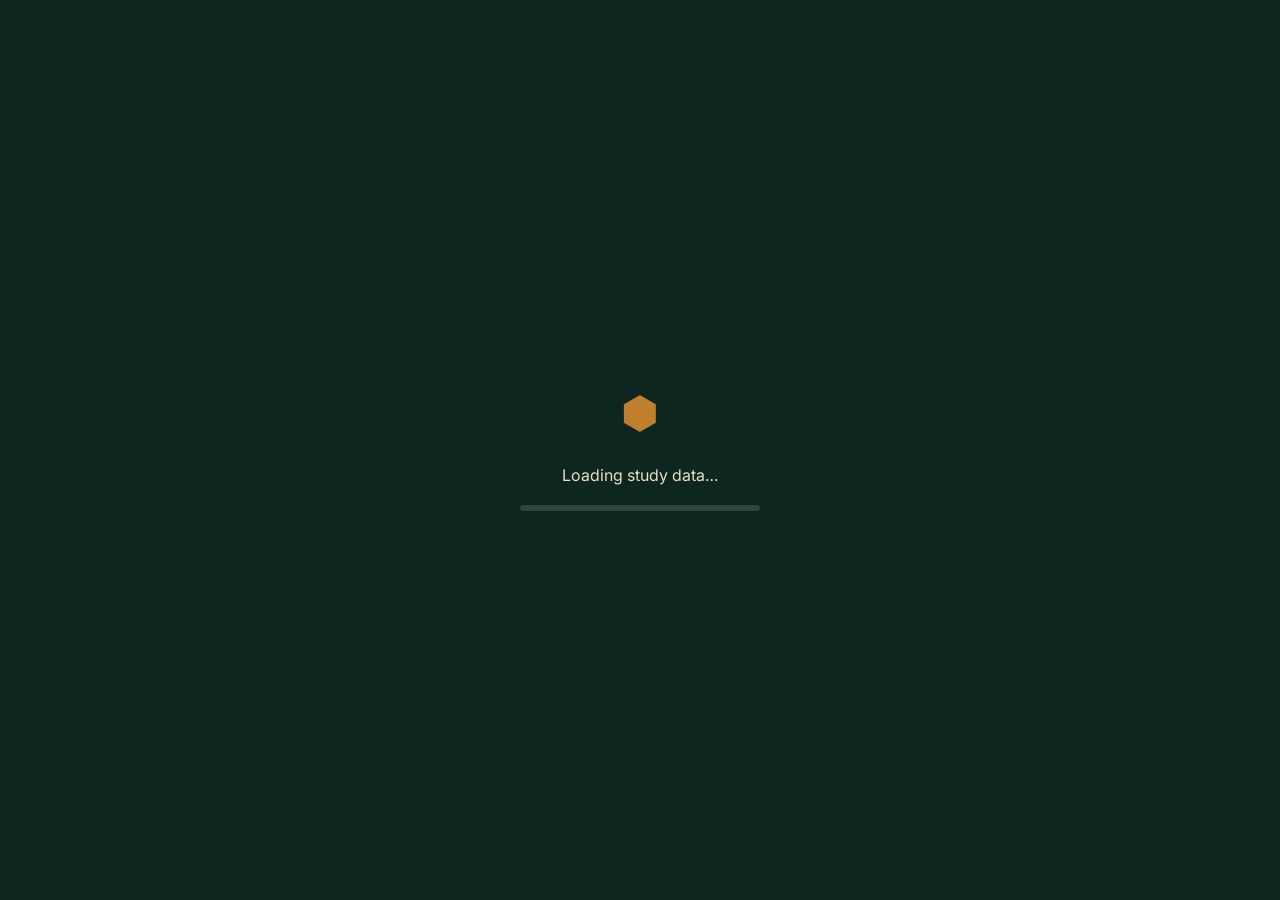
==== commit 63579f74: "BIA Intelligence: verbatim questions + timed mocks (fix paths: shell)" ====
--- a/index.html
+++ b/index.html
@@ -1,696 +1,54 @@
-<!doctype html>
+<!DOCTYPE html>
 <html lang="en">
 <head>
-<meta charset="utf-8" />
-<meta name="viewport" content="width=device-width, initial-scale=1, viewport-fit=cover" />
-<meta name="color-scheme" content="light dark" />
-<meta name="description" content="Muhammad Bilal — ICAP CA student in Karachi. Financial reporting, audit & assurance, taxation, and the offline study and practice tools he builds." />
-<link rel="icon" href="data:," />
-<title>Muhammad Bilal — ICAP CA Student</title>
-<link rel="preconnect" href="https://fonts.googleapis.com" />
-<link rel="preconnect" href="https://fonts.gstatic.com" crossorigin />
-<link href="https://fonts.googleapis.com/css2?family=Source+Serif+4:opsz,wght@8..60,500;8..60,600;8..60,700&family=IBM+Plex+Sans:wght@400;500;600&family=IBM+Plex+Mono:wght@400;500&display=swap" rel="stylesheet" />
-<style>
-  :root{
-    --bg:#f7f4ec;
-    --bg-2:#efe9db;
-    --surface:#fffdf8;
-    --ink:#1c2420;
-    --ink-soft:#46524b;
-    --ink-faint:#6d786f;
-    --line:#ddd5c2;
-    --line-strong:#c9bfa4;
-    --green:#1d5c3f;
-    --green-deep:#123c29;
-    --green-tint:#e3ede2;
-    --brass:#a5762a;
-    --brass-tint:#f3e8cf;
-    --shadow:0 1px 2px rgba(28,36,32,.05), 0 10px 30px -18px rgba(28,36,32,.25);
-  }
-  @media (prefers-color-scheme: dark){
-    :root{
-      --bg:#101511;
-      --bg-2:#151a16;
-      --surface:#181e1a;
-      --ink:#e9ede6;
-      --ink-soft:#b7c0b4;
-      --ink-faint:#8b968b;
-      --line:#2b332c;
-      --line-strong:#3d4a3f;
-      --green:#7fc79b;
-      --green-deep:#a9dcc0;
-      --green-tint:#1d2b22;
-      --brass:#d3a44f;
-      --brass-tint:#2b2415;
-      --shadow:0 1px 2px rgba(0,0,0,.4), 0 10px 30px -18px rgba(0,0,0,.6);
-    }
-  }
-  *{ box-sizing:border-box; }
-  html{ scroll-behavior:smooth; }
-  @media (prefers-reduced-motion: reduce){
-    html{ scroll-behavior:auto; }
-    *{ transition:none !important; }
-  }
-  body{
-    margin:0;
-    background:var(--bg);
-    color:var(--ink);
-    font-family:"IBM Plex Sans", system-ui, sans-serif;
-    font-size:16.5px;
-    line-height:1.6;
-    -webkit-font-smoothing:antialiased;
-  }
-  ::selection{ background:var(--green); color:#fff; }
-  a{ color:var(--green); }
-  .wrap{ max-width:1080px; margin:0 auto; padding:0 24px; }
-
-  /* ---------- top bar ---------- */
-  .topbar{
-    position:sticky; top:0; z-index:20;
-    background:color-mix(in srgb, var(--bg) 88%, transparent);
-    backdrop-filter:blur(10px);
-    border-bottom:1px solid var(--line);
-  }
-  .topbar-inner{
-    display:flex; align-items:center; justify-content:space-between; gap:16px;
-    padding:12px 0;
-  }
-  .brand{
-    font-family:"IBM Plex Mono", monospace; font-size:.82rem; letter-spacing:.14em;
-    text-transform:uppercase; color:var(--ink); text-decoration:none; font-weight:500;
-    white-space:nowrap;
-  }
-  .brand b{ color:var(--green); font-weight:500; }
-  nav.main{ display:flex; gap:4px; flex-wrap:wrap; }
-  nav.main a{
-    color:var(--ink-soft); text-decoration:none; font-size:.9rem; font-weight:500;
-    padding:6px 10px; border-radius:6px;
-  }
-  nav.main a:hover{ color:var(--ink); background:var(--bg-2); }
-  @media (max-width:640px){ nav.main a{ padding:6px 7px; font-size:.85rem; } .brand{ font-size:.74rem; } }
-
-  /* ---------- hero ---------- */
-  .hero{ padding:56px 0 0; }
-  .hero-meta{
-    display:flex; flex-wrap:wrap; gap:8px 22px; align-items:center;
-    font-family:"IBM Plex Mono", monospace; font-size:.8rem; letter-spacing:.1em;
-    text-transform:uppercase; color:var(--ink-faint); margin-bottom:22px;
-  }
-  .hero-meta .dot{ width:5px; height:5px; border-radius:50%; background:var(--brass); }
-  h1{
-    font-family:"Source Serif 4", Georgia, serif;
-    font-size:clamp(2.7rem, 7vw, 4.6rem);
-    line-height:1.04; font-weight:600; letter-spacing:-.01em; margin:0 0 18px;
-  }
-  .hero-role{
-    font-family:"Source Serif 4", Georgia, serif;
-    font-size:clamp(1.15rem, 2.6vw, 1.45rem);
-    color:var(--green); font-weight:500; line-height:1.4; margin:0 0 20px; max-width:44ch;
-  }
-  .hero-lede{ max-width:62ch; color:var(--ink-soft); margin:0 0 30px; font-size:1.06rem; }
-  .hero-actions{ display:flex; flex-wrap:wrap; gap:12px; margin-bottom:44px; }
-  .btn{
-    display:inline-flex; align-items:center; gap:9px;
-    padding:11px 20px; border-radius:8px; font-weight:600; font-size:.95rem;
-    text-decoration:none; border:1px solid transparent; cursor:pointer;
-    transition:transform .15s ease, background .15s ease, border-color .15s ease;
-  }
-  .btn:active{ transform:translateY(1px); }
-  .btn-primary{ background:var(--green); color:#fff; }
-  @media (prefers-color-scheme: dark){ .btn-primary{ color:#0c130e; } }
-  .btn-primary:hover{ background:var(--green-deep); color:#fff; }
-  @media (prefers-color-scheme: dark){ .btn-primary:hover{ color:#0c130e; } }
-  .btn-ghost{ background:transparent; color:var(--ink); border-color:var(--line-strong); }
-  .btn-ghost:hover{ border-color:var(--ink-faint); background:var(--surface); }
-  .btn svg{ width:16px; height:16px; flex:none; }
-  .hero-img{
-    border:1px solid var(--line-strong); border-bottom:none;
-    border-radius:14px 14px 0 0; overflow:hidden; line-height:0;
-  }
-  .hero-img img{ width:100%; height:auto; display:block; }
-  .hero-img-cap{
-    font-family:"IBM Plex Mono", monospace; font-size:.72rem; letter-spacing:.08em;
-    color:var(--ink-faint); padding:10px 2px 0; line-height:1.5;
-  }
-
-  /* ---------- stat strip ---------- */
-  .stats{
-    display:grid; grid-template-columns:repeat(4, 1fr);
-    border:1px solid var(--line); border-radius:12px; background:var(--surface);
-    box-shadow:var(--shadow); margin:38px 0 8px; overflow:hidden;
-  }
-  .stat{ padding:20px 22px; border-left:1px solid var(--line); }
-  .stat:first-child{ border-left:none; }
-  .stat .num{
-    font-family:"Source Serif 4", Georgia, serif; font-size:2rem; font-weight:600;
-    line-height:1; color:var(--ink);
-  }
-  .stat .num em{ font-style:normal; color:var(--green); }
-  .stat .lbl{ font-size:.85rem; color:var(--ink-faint); margin-top:7px; line-height:1.45; }
-  @media (max-width:760px){
-    .stats{ grid-template-columns:1fr 1fr; }
-    .stat:nth-child(3){ border-left:none; }
-    .stat:nth-child(n+3){ border-top:1px solid var(--line); }
-  }
-
-  /* ---------- sections ---------- */
-  section{ padding:64px 0 8px; }
-  .sec-head{ display:flex; align-items:baseline; gap:16px; margin-bottom:8px; }
-  .sec-no{
-    font-family:"IBM Plex Mono", monospace; font-size:.8rem; color:var(--brass);
-    letter-spacing:.12em;
-  }
-  h2{
-    font-family:"Source Serif 4", Georgia, serif;
-    font-size:clamp(1.7rem, 4vw, 2.3rem); font-weight:600; margin:0; line-height:1.15;
-  }
-  .sec-rule{ height:1px; background:var(--line-strong); margin:18px 0 30px; }
-  .sec-intro{ color:var(--ink-soft); max-width:66ch; margin:0 0 28px; }
-
-  /* ---------- about ---------- */
-  .about-grid{ display:grid; grid-template-columns:1.6fr 1fr; gap:44px; }
-  @media (max-width:820px){ .about-grid{ grid-template-columns:1fr; gap:28px; } }
-  .about-grid p{ margin:0 0 16px; color:var(--ink-soft); }
-  .about-grid p strong{ color:var(--ink); font-weight:600; }
-  .focus-box{
-    background:var(--surface); border:1px solid var(--line); border-radius:12px;
-    padding:22px 24px; box-shadow:var(--shadow); align-self:start;
-  }
-  .focus-box h3{
-    margin:0 0 14px; font-size:.8rem; font-family:"IBM Plex Mono", monospace;
-    letter-spacing:.13em; text-transform:uppercase; color:var(--ink-faint); font-weight:500;
-  }
-  .focus-box ul{ margin:0; padding:0; list-style:none; }
-  .focus-box li{
-    padding:9px 0; border-top:1px solid var(--line); font-size:.96rem;
-    display:flex; justify-content:space-between; gap:12px;
-  }
-  .focus-box li:first-child{ border-top:none; padding-top:0; }
-  .focus-box li span{ color:var(--ink-faint); font-size:.88rem; text-align:right; }
-
-  /* ---------- CAF journey ---------- */
-  .progress-head{
-    display:flex; justify-content:space-between; align-items:baseline; flex-wrap:wrap; gap:8px;
-    margin-bottom:12px;
-  }
-  .progress-head .big{
-    font-family:"Source Serif 4", Georgia, serif; font-size:1.3rem; font-weight:600;
-  }
-  .progress-head .note{ color:var(--ink-faint); font-size:.9rem; }
-  .bar{
-    height:12px; border-radius:99px; background:var(--bg-2);
-    border:1px solid var(--line); overflow:hidden; display:flex;
-  }
-  .bar .done{ background:var(--green); width:62.5%; }
-  .bar .doing{ background:repeating-linear-gradient(45deg, var(--brass) 0 8px, color-mix(in srgb, var(--brass) 55%, transparent) 8px 16px); width:37.5%; }
-  .papers{ display:grid; grid-template-columns:repeat(4, 1fr); gap:12px; margin-top:22px; }
-  @media (max-width:820px){ .papers{ grid-template-columns:repeat(2, 1fr); } }
-  @media (max-width:430px){ .papers{ grid-template-columns:1fr; } }
-  .paper{
-    background:var(--surface); border:1px solid var(--line); border-radius:10px;
-    padding:16px 18px; box-shadow:var(--shadow);
-  }
-  .paper .code{
-    font-family:"IBM Plex Mono", monospace; font-size:.78rem; letter-spacing:.1em;
-    color:var(--ink-faint); text-transform:uppercase;
-  }
-  .paper .name{ font-weight:600; margin:5px 0 10px; font-size:.98rem; line-height:1.35; }
-  .pill{
-    display:inline-block; font-size:.74rem; font-weight:600; letter-spacing:.04em;
-    padding:3px 10px; border-radius:99px;
-  }
-  .pill-pass{ background:var(--green-tint); color:var(--green); }
-  .pill-now{ background:var(--brass-tint); color:var(--brass); }
-
-  /* ---------- certifications ---------- */
-  .certs{ display:grid; grid-template-columns:1fr 1fr; gap:12px; }
-  @media (max-width:760px){ .certs{ grid-template-columns:1fr; } }
-  .cert{
-    display:flex; gap:18px; align-items:flex-start;
-    background:var(--surface); border:1px solid var(--line); border-radius:12px;
-    padding:20px 22px; box-shadow:var(--shadow);
-  }
-  .cert-badge{
-    flex:none; width:52px; height:52px; border-radius:10px;
-    background:var(--green-tint); color:var(--green);
-    display:flex; align-items:center; justify-content:center;
-    font-family:"IBM Plex Mono", monospace; font-weight:500; font-size:.8rem; letter-spacing:.03em;
-  }
-  .cert h3{ margin:0 0 3px; font-size:1.02rem; font-weight:600; line-height:1.35; }
-  .cert p{ margin:0; color:var(--ink-faint); font-size:.9rem; }
-  .cert .when{
-    margin-left:auto; flex:none; font-family:"IBM Plex Mono", monospace;
-    font-size:.78rem; color:var(--ink-faint); white-space:nowrap; padding-top:3px;
-  }
-
-  /* ---------- projects ---------- */
-  .filters{ display:flex; flex-wrap:wrap; gap:8px; margin-bottom:24px; }
-  .chip{
-    font-family:inherit; font-size:.88rem; font-weight:500; cursor:pointer;
-    padding:7px 15px; border-radius:99px; border:1px solid var(--line-strong);
-    background:transparent; color:var(--ink-soft);
-    transition:background .15s ease, color .15s ease, border-color .15s ease;
-  }
-  .chip:hover{ color:var(--ink); border-color:var(--ink-faint); }
-  .chip[aria-pressed="true"]{ background:var(--green); border-color:var(--green); color:#fff; }
-  @media (prefers-color-scheme: dark){ .chip[aria-pressed="true"]{ color:#0c130e; } }
-  .projects{ display:grid; grid-template-columns:1fr 1fr; gap:14px; }
-  @media (max-width:820px){ .projects{ grid-template-columns:1fr; } }
-  .proj{
-    background:var(--surface); border:1px solid var(--line); border-radius:12px;
-    padding:24px 26px; box-shadow:var(--shadow); display:flex; flex-direction:column;
-  }
-  .proj[hidden]{ display:none; }
-  .proj-top{ display:flex; justify-content:space-between; align-items:flex-start; gap:12px; margin-bottom:10px; }
-  .proj h3{
-    font-family:"Source Serif 4", Georgia, serif; font-size:1.28rem; font-weight:600;
-    margin:0; line-height:1.25;
-  }
-  .proj .tag{
-    flex:none; font-family:"IBM Plex Mono", monospace; font-size:.7rem; letter-spacing:.1em;
-    text-transform:uppercase; color:var(--brass); border:1px solid var(--line-strong);
-    padding:4px 9px; border-radius:99px; margin-top:3px;
-  }
-  .proj p{ margin:0 0 16px; color:var(--ink-soft); font-size:.96rem; flex:1; }
-  .proj ul.facts{
-    margin:0 0 16px; padding:14px 0 0; list-style:none; border-top:1px solid var(--line);
-    display:flex; flex-wrap:wrap; gap:6px 20px;
-    font-family:"IBM Plex Mono", monospace; font-size:.78rem; color:var(--ink-faint);
-  }
-  .proj ul.facts b{ color:var(--ink); font-weight:500; }
-  .stack{ display:flex; flex-wrap:wrap; gap:6px; }
-  .stack span{
-    font-size:.76rem; font-weight:500; background:var(--bg-2); color:var(--ink-soft);
-    padding:3px 10px; border-radius:6px;
-  }
-  .no-match{
-    grid-column:1 / -1; text-align:center; color:var(--ink-faint);
-    padding:28px 0; font-size:.95rem;
-  }
-  .no-match[hidden]{ display:none; }
-
-  /* ---------- skills ---------- */
-  .skills{ display:grid; grid-template-columns:repeat(3, 1fr); gap:14px; }
-  @media (max-width:820px){ .skills{ grid-template-columns:1fr; } }
-  .skill{
-    border-top:2px solid var(--green); padding:16px 4px 4px;
-  }
-  .skill h3{ margin:0 0 10px; font-size:1rem; font-weight:600; }
-  .skill ul{ margin:0; padding:0; list-style:none; color:var(--ink-soft); font-size:.95rem; }
-  .skill li{ padding:4px 0; }
-  .skill li::before{ content:"— "; color:var(--brass); }
-
-  /* ---------- footer / contact ---------- */
-  footer{ margin-top:72px; background:var(--green-deep); color:#e9f2ea; }
-  @media (prefers-color-scheme: dark){ footer{ background:#0d1f15; } }
-  .foot-inner{ padding:52px 0 44px; }
-  footer h2{ color:#fff; margin-bottom:12px; }
-  footer p{ color:#c3d4c6; max-width:58ch; margin:0 0 26px; }
-  .foot-actions{ display:flex; flex-wrap:wrap; gap:12px; margin-bottom:38px; }
-  .btn-light{ background:#fff; color:var(--green-deep); }
-  .btn-light:hover{ background:var(--brass-tint); }
-  .btn-outline-light{ border-color:#5c7a64; color:#e9f2ea; background:transparent; }
-  .btn-outline-light:hover{ border-color:#9db8a4; background:transparent; }
-  .foot-base{
-    border-top:1px solid #33503d; padding-top:20px;
-    display:flex; justify-content:space-between; flex-wrap:wrap; gap:8px 24px;
-    font-family:"IBM Plex Mono", monospace; font-size:.76rem; letter-spacing:.06em; color:#93ab97;
-  }
-</style>
+<meta charset="utf-8">
+<meta name="viewport" content="width=device-width, initial-scale=1">
+<title>BIA Intelligence — CAF-7 Business Insights and Analysis</title>
+<meta name="description" content="Interactive study companion for ICAP CAF-7 Business Insights and Analysis: past-paper question bank, examiner intelligence, syllabus browser, revision notes and flashcards.">
+<link rel="preconnect" href="https://fonts.googleapis.com">
+<link rel="preconnect" href="https://fonts.gstatic.com" crossorigin>
+<link href="https://fonts.googleapis.com/css2?family=Fraunces:ital,opsz,wght@0,9..144,500;0,9..144,650;1,9..144,500&family=Inter:wght@400;500;600;700&family=IBM+Plex+Mono:wght@400;500&display=swap" rel="stylesheet">
+<link rel="stylesheet" href="styles.css?v=20261023b">
+<link rel="icon" href="data:image/svg+xml,%3Csvg xmlns='http://www.w3.org/2000/svg' viewBox='0 0 32 32'%3E%3Crect width='32' height='32' rx='7' fill='%230d2620'/%3E%3Cpath d='M8 22l6-12 4 7 6-11' stroke='%23c07f2e' stroke-width='2.6' fill='none' stroke-linecap='round' stroke-linejoin='round'/%3E%3C/svg%3E">
 </head>
 <body>
-
-<header class="topbar">
-  <div class="wrap topbar-inner">
-    <a class="brand" href="#top">Muhammad <b>Bilal</b></a>
-    <nav class="main" aria-label="Main">
-      <a href="#about">About</a>
-      <a href="#journey">CA Journey</a>
-      <a href="#certifications">Certifications</a>
-      <a href="#projects">Projects</a>
-      <a href="#skills">Skills</a>
-      <a href="#contact">Contact</a>
+<a class="skip" href="#app">Skip to content</a>
+<header class="site-header">
+  <div class="wrap header-in">
+    <a class="brand" href="#/" aria-label="BIA Intelligence home">
+      <span class="brand-mark" aria-hidden="true">⬢</span>
+      <span class="brand-text"><strong>BIA Intelligence</strong><small>CAF-7 study companion</small></span>
+    </a>
+    <nav class="site-nav" aria-label="Primary">
+      <a href="#/" data-nav="home">Home</a>
+      <a href="#/syllabus" data-nav="syllabus">Syllabus</a>
+      <a href="#/questions" data-nav="questions">Questions</a>
+      <a href="#/mocks" data-nav="mocks">Mocks</a>
+      <a href="#/examiner" data-nav="examiner">Examiner</a>
+      <a href="#/revision" data-nav="revision">Revision</a>
+      <a href="#/about" data-nav="about">About</a>
     </nav>
+    <button class="search-trigger" id="searchTrigger" aria-label="Open search (press /)">
+      <span aria-hidden="true">⌕</span><span class="st-label">Search</span><kbd>/</kbd>
+    </button>
   </div>
 </header>
-
-<main id="top">
-  <div class="wrap">
-
-    <!-- HERO -->
-    <div class="hero">
-      <div class="hero-meta">
-        <span>Karachi, Pakistan</span><span class="dot" aria-hidden="true"></span>
-        <span>ICAP · Certificate in Accounting &amp; Finance</span><span class="dot" aria-hidden="true"></span>
-        <span>Seeking articleship opportunities</span>
-      </div>
-      <h1>Muhammad Bilal</h1>
-      <p class="hero-role">ICAP CA student working across accounting &amp; financial reporting, audit &amp; assurance, taxation, and business analysis.</p>
-      <p class="hero-lede">
-        I'm a Chartered Accountancy student at the Institute of Chartered Accountants of Pakistan,
-        with five CAF papers passed and three in progress. Alongside my studies I design and build
-        offline, rule-based tools for audit planning, Pakistan tax analysis, financial statement
-        analysis, and exam preparation — the same disciplined, evidence-first approach I want to
-        bring to professional practice.
-      </p>
-      <div class="hero-actions">
-        <a class="btn btn-primary" href="https://www.linkedin.com/in/muhammad-bilal-9455b9416/" target="_blank" rel="noopener">
-          <svg viewBox="0 0 24 24" fill="currentColor" aria-hidden="true"><path d="M20.45 20.45h-3.55v-5.57c0-1.33-.03-3.04-1.85-3.04-1.86 0-2.14 1.45-2.14 2.94v5.67H9.35V9h3.41v1.56h.05c.47-.9 1.63-1.85 3.36-1.85 3.6 0 4.27 2.37 4.27 5.46v6.28zM5.34 7.43a2.06 2.06 0 1 1 0-4.12 2.06 2.06 0 0 1 0 4.12zM7.12 20.45H3.56V9h3.56v11.45z"/></svg>
-          Connect on LinkedIn
-        </a>
-        <a class="btn btn-ghost" href="#projects">View my projects</a>
-      </div>
-      <div class="hero-img">
-        <img src="[data-uri]" alt="" width="2736" height="912" />
-      </div>
-      <p class="hero-img-cap">Illustration — the reading room: where the standards, textbooks, and past papers live.</p>
-    </div>
-
-    <!-- STATS -->
-    <div class="stats" role="list" aria-label="Key facts">
-      <div class="stat" role="listitem">
-        <div class="num">5<em>/8</em></div>
-        <div class="lbl">CAF papers passed at ICAP — three more in progress</div>
-      </div>
-      <div class="stat" role="listitem">
-        <div class="num">4</div>
-        <div class="lbl">Microsoft Office Specialist certifications earned in October 2026</div>
-      </div>
-      <div class="stat" role="listitem">
-        <div class="num">7</div>
-        <div class="lbl">Offline professional tools designed &amp; built, all fully test-covered</div>
-      </div>
-      <div class="stat" role="listitem">
-        <div class="num">850<em>+</em></div>
-        <div class="lbl">Seed records across the audit, tax, and case-analysis libraries</div>
-      </div>
-    </div>
-
-    <!-- ABOUT -->
-    <section id="about">
-      <div class="sec-head"><span class="sec-no">01</span><h2>About</h2></div>
-      <div class="sec-rule"></div>
-      <div class="about-grid">
-        <div>
-          <p>
-            I'm pursuing Chartered Accountancy through <strong>ICAP</strong>, currently at the
-            Certificate in Accounting and Finance (CAF) stage. My passed papers cover financial
-            accounting and reporting, cost and management accounting, business law, and managerial
-            and financial analysis; I'm now working through <strong>taxation, business insights and
-            analysis, and audit</strong>.
-          </p>
-          <p>
-            What sets my study apart is that I build my own instruments. Every tool on this page
-            started as a gap I hit while studying — planning audit procedures from risk factors,
-            tracing a tax treatment from transaction to return impact, structuring a business case —
-            and became a deterministic, offline application with its reasoning fully traceable. No
-            black boxes: every output links back to the rule, source, or input that produced it.
-          </p>
-          <p>
-            Beyond the syllabus, I'm developing an interest in <strong>corporate finance, valuation,
-            and capital markets</strong>, and in how disciplined analysis supports better business
-            decisions. My goal is to secure articleship at a reputable audit firm in Pakistan and
-            build toward qualification.
-          </p>
-        </div>
-        <aside class="focus-box" aria-label="At a glance">
-          <h3>At a glance</h3>
-          <ul>
-            <li>Stage <span>CAF, ICAP</span></li>
-            <li>Based in <span>Karachi, Pakistan</span></li>
-            <li>Next exam <span>CAF-2 Taxation — Feb 2027</span></li>
-            <li>Goal <span>Articleship, then qualification</span></li>
-            <li>Certified <span>MOS Associate (M365 Apps)</span></li>
-            <li>Interests <span>Valuation · Capital markets</span></li>
-          </ul>
-        </aside>
-      </div>
-    </section>
-
-    <!-- JOURNEY -->
-    <section id="journey">
-      <div class="sec-head"><span class="sec-no">02</span><h2>The CA journey so far</h2></div>
-      <div class="sec-rule"></div>
-      <p class="sec-intro">
-        The CAF stage is ICAP's foundation-to-intermediate level: eight papers spanning accounting,
-        law, tax, audit, and analysis. Five are behind me; the remaining three are this session's work.
-      </p>
-      <div class="progress-head">
-        <span class="big">5 of 8 papers passed</span>
-        <span class="note">CAF-2 taxation exam: February 2027 attempt</span>
-      </div>
-      <div class="bar" role="img" aria-label="Progress: 5 of 8 CAF papers passed, 3 in progress">
-        <div class="done"></div><div class="doing"></div>
-      </div>
-      <div class="papers">
-        <div class="paper"><div class="code">CAF 1</div><div class="name">Financial Accounting &amp; Reporting</div><span class="pill pill-pass">Passed</span></div>
-        <div class="paper"><div class="code">CAF 2</div><div class="name">Taxation: Principles &amp; Compliance</div><span class="pill pill-now">In progress</span></div>
-        <div class="paper"><div class="code">CAF 3</div><div class="name">Cost &amp; Management Accounting</div><span class="pill pill-pass">Passed</span></div>
-        <div class="paper"><div class="code">CAF 4</div><div class="name">Business Law</div><span class="pill pill-pass">Passed</span></div>
-        <div class="paper"><div class="code">CAF 5</div><div class="name">Financial Accounting &amp; Reporting (Advanced)</div><span class="pill pill-pass">Passed</span></div>
-        <div class="paper"><div class="code">CAF 6</div><div class="name">Managerial &amp; Financial Analysis</div><span class="pill pill-pass">Passed</span></div>
-        <div class="paper"><div class="code">CAF 7</div><div class="name">Business Insights &amp; Analysis</div><span class="pill pill-now">In progress</span></div>
-        <div class="paper"><div class="code">CAF 8</div><div class="name">Audit &amp; Assurance</div><span class="pill pill-now">In progress</span></div>
-      </div>
-    </section>
-
-    <!-- CERTIFICATIONS -->
-    <section id="certifications">
-      <div class="sec-head"><span class="sec-no">03</span><h2>Certifications</h2></div>
-      <div class="sec-rule"></div>
-      <p class="sec-intro">
-        Microsoft Office Specialist certifications, examined through Certiport and badged on Credly —
-        completed across three consecutive days in October 2026, which together award the overall
-        Associate credential.
-      </p>
-      <div class="certs">
-        <div class="cert">
-          <div class="cert-badge">W</div>
-          <div>
-            <h3>Microsoft Word Associate — MO-110</h3>
-            <p>Microsoft Office Specialist · Microsoft 365 Apps · via Certiport</p>
-          </div>
-          <span class="when">1 Oct 2026</span>
-        </div>
-        <div class="cert">
-          <div class="cert-badge">X</div>
-          <div>
-            <h3>Microsoft Excel Associate — MO-210</h3>
-            <p>Microsoft Office Specialist · Microsoft 365 Apps · via Certiport</p>
-          </div>
-          <span class="when">2 Oct 2026</span>
-        </div>
-        <div class="cert">
-          <div class="cert-badge">P</div>
-          <div>
-            <h3>Microsoft PowerPoint Associate — MO-310</h3>
-            <p>Microsoft Office Specialist · Microsoft 365 Apps · via Certiport</p>
-          </div>
-          <span class="when">3 Oct 2026</span>
-        </div>
-        <div class="cert">
-          <div class="cert-badge">MOS</div>
-          <div>
-            <h3>Microsoft Office Specialist: Associate</h3>
-            <p>Overall credential — awarded on completing Word, Excel, and PowerPoint</p>
-          </div>
-          <span class="when">3 Oct 2026</span>
-        </div>
-      </div>
-    </section>
-
-    <!-- PROJECTS -->
-    <section id="projects">
-      <div class="sec-head"><span class="sec-no">04</span><h2>Projects — tools I've built</h2></div>
-      <div class="sec-rule"></div>
-      <p class="sec-intro">
-        A suite of local, offline applications for CA study and early professional practice. They share
-        one design philosophy: deterministic and rule-based rather than guesswork, fully traceable
-        outputs, and verified by automated test suites. Use the filters to browse by discipline.
-      </p>
-      <div class="filters" role="group" aria-label="Filter projects by discipline">
-        <button class="chip" type="button" data-filter="all" aria-pressed="true">All projects</button>
-        <button class="chip" type="button" data-filter="audit" aria-pressed="false">Audit</button>
-        <button class="chip" type="button" data-filter="tax" aria-pressed="false">Taxation</button>
-        <button class="chip" type="button" data-filter="finance" aria-pressed="false">Finance &amp; analysis</button>
-        <button class="chip" type="button" data-filter="study" aria-pressed="false">Study systems</button>
-      </div>
-      <div class="projects" id="projectGrid">
-
-        <article class="proj" data-cat="study">
-          <div class="proj-top"><h3>CA Knowledge Hub</h3><span class="tag">Study systems</span></div>
-          <p>
-            A lifelong knowledge and practice system spanning CAF study, articleship, and qualified
-            practice: twelve modules covering audit, tax, financial reporting, reconciliation, Excel
-            and data analysis, case analysis, workpapers, corporate finance, and company law — with
-            composable "workspaces" that surface cross-links between modules instead of generating
-            conclusions.
-          </p>
-          <ul class="facts"><li><b>188</b> tests passing</li><li><b>12</b> modules</li><li>Offline · local-first</li></ul>
-          <div class="stack"><span>Python</span><span>Streamlit</span><span>SQLite</span></div>
-        </article>
-
-        <article class="proj" data-cat="audit">
-          <div class="proj-top"><h3>Audit Risk &amp; Evidence Library</h3><span class="tag">Audit</span></div>
-          <p>
-            Select business factors and get a fully traced audit plan: risk → assertion → control →
-            procedure → evidence → expected result → exception → follow-up, across seven cycles from
-            revenue to financial reporting. Includes industry risk packs, a fraud-risk toolkit,
-            analytical procedures, and formatted Excel workpaper export.
-          </p>
-          <ul class="facts"><li><b>49</b> risk factors</li><li><b>128</b> procedures</li><li><b>50</b> rules</li></ul>
-          <div class="stack"><span>Python</span><span>SQLite</span><span>Excel export</span></div>
-        </article>
-
-        <article class="proj" data-cat="tax">
-          <div class="proj-top"><h3>Pakistan Tax Risk &amp; Evidence Engine</h3><span class="tag">Taxation</span></div>
-          <p>
-            A fourteen-step analysis chain for Pakistan tax work — profile, transaction, legislation,
-            applicability, treatment, error, risk, evidence, verification, calculation, exceptions,
-            adjustment, return impact, follow-up. Where facts are missing it asks rather than guesses,
-            and every rate and rule carries its verification status.
-          </p>
-          <ul class="facts"><li><b>63</b> rules</li><li><b>46</b> tests passing</li><li>Verified / draft register</li></ul>
-          <div class="stack"><span>Python</span><span>Streamlit</span><span>SQLite</span></div>
-        </article>
-
-        <article class="proj" data-cat="study tax">
-          <div class="proj-top"><h3>CAPT — Taxation Exam Preparation</h3><span class="tag">Taxation · Study</span></div>
-          <p>
-            A complete CAF-2 preparation system built on my teacher Murtaza Quaid's textbook
-            (287 pages, 14 chapters, 131 practice questions): chapter mind maps with transparent
-            importance tiers, spaced-repetition flashcards, a question bank, calculation drills, mock
-            exams, examiner-pitfall insights, and a revision planner aimed at the February 2027 attempt.
-          </p>
-          <ul class="facts"><li><b>166</b> tests passing</li><li><b>13</b> sections</li><li>SM-2 flashcards</li></ul>
-          <div class="stack"><span>Python</span><span>Streamlit</span><span>SQLite FTS</span></div>
-        </article>
-
-        <article class="proj" data-cat="finance">
-          <div class="proj-top"><h3>Financial Statement Analyzer</h3><span class="tag">Finance &amp; analysis</span></div>
-          <p>
-            Ingests a company's financial statements and produces full ratio analysis with DuPont
-            (3- and 5-step), Piotroski F-score, and Altman Z″, benchmarked against industry bands —
-            plus a deterministic narrative report that describes what changed without inventing why,
-            and assumption-driven three-statement projections with FCFF/DCF valuation and sensitivity tables.
-          </p>
-          <ul class="facts"><li><b>70</b> tests passing</li><li>DCF valuation</li><li>Credit &amp; investment screening</li></ul>
-          <div class="stack"><span>Python</span><span>Streamlit</span><span>Decimal arithmetic</span></div>
-        </article>
-
-        <article class="proj" data-cat="finance">
-          <div class="proj-top"><h3>Business Case Analysis Engine</h3><span class="tag">Finance &amp; analysis</span></div>
-          <p>
-            A case-analysis workbench for CAF Business Insights &amp; Analysis and CFAP-level business
-            finance: scenario analyser, rule-based problem recognition, a 49-framework library,
-            a Decimal-precise calculation workbench, decision comparator, and recommendation builder —
-            with 210 study flashcards, offline mind maps, and formula quick-sheets for revision.
-          </p>
-          <ul class="facts"><li><b>83</b> tests passing</li><li><b>44</b> calculations</li><li><b>585</b> seed rows</li></ul>
-          <div class="stack"><span>Python</span><span>Streamlit</span><span>SQLite</span></div>
-        </article>
-
-        <article class="proj" data-cat="study">
-          <div class="proj-top"><h3>CA Copilot Local</h3><span class="tag">Study systems</span></div>
-          <p>
-            A private, local-first study companion: a searchable document library for notes and PDFs,
-            a study coach grounded in my own materials, and a deterministic workbench for inspection,
-            duplicate detection, reconciliation, and validation — with a revision tracker and
-            backup/restore. Everything stays on my machine.
-          </p>
-          <ul class="facts"><li><b>45</b> tests passing</li><li>Full-text search</li><li>Offline &amp; private</li></ul>
-          <div class="stack"><span>Python</span><span>Streamlit</span><span>SQLite FTS</span></div>
-        </article>
-
-        <p class="no-match" id="noMatch" hidden>No projects in this category yet.</p>
-      </div>
-    </section>
-
-    <!-- SKILLS -->
-    <section id="skills">
-      <div class="sec-head"><span class="sec-no">05</span><h2>Skills &amp; interests</h2></div>
-      <div class="sec-rule"></div>
-      <div class="skills">
-        <div class="skill">
-          <h3>Accounting &amp; audit</h3>
-          <ul>
-            <li>Financial reporting under IFRS</li>
-            <li>Audit risk assessment &amp; evidence planning</li>
-            <li>Cost &amp; management accounting</li>
-            <li>Financial statement analysis</li>
-          </ul>
-        </div>
-        <div class="skill">
-          <h3>Tax &amp; law</h3>
-          <ul>
-            <li>Pakistan income tax — principles &amp; compliance</li>
-            <li>Withholding tax treatments</li>
-            <li>Business &amp; company law fundamentals</li>
-            <li>Business case analysis &amp; recommendations</li>
-          </ul>
-        </div>
-        <div class="skill">
-          <h3>Tools &amp; technology</h3>
-          <ul>
-            <li>Excel, Word &amp; PowerPoint — MOS certified</li>
-            <li>Python &amp; Streamlit application building</li>
-            <li>SQLite database design</li>
-            <li>Corporate finance, valuation &amp; capital markets (developing)</li>
-          </ul>
-        </div>
-      </div>
-    </section>
+<main id="app" class="wrap" tabindex="-1" aria-live="off"></main>
+<footer class="site-footer">
+  <div class="wrap footer-in">
+    <p><strong>BIA Intelligence</strong> — a personal study companion for ICAP CAF-7 Business Insights and Analysis.
+    Question wording is verbatim from ICAP's public past papers; suggested answers, examiner commentary and study text are paraphrased — never published verbatim here.</p>
+    <p class="foot-meta">Offline-first · No account · No tracking · Pre-2025 questions mapped from CAF-6 MFA via a documented syllabus delta</p>
   </div>
-
-  <!-- CONTACT -->
-  <footer id="contact">
-    <div class="wrap foot-inner">
-      <h2>Let's connect</h2>
-      <p>
-        I'm preparing for articleship at a reputable audit firm in Pakistan and always glad to talk
-        with people in the CA, audit, and finance community — about the profession, the exams, or
-        the tools above. The fastest way to reach me is LinkedIn.
-      </p>
-      <div class="foot-actions">
-        <a class="btn btn-light" href="https://www.linkedin.com/in/muhammad-bilal-9455b9416/" target="_blank" rel="noopener">
-          <svg viewBox="0 0 24 24" fill="currentColor" aria-hidden="true" width="16" height="16"><path d="M20.45 20.45h-3.55v-5.57c0-1.33-.03-3.04-1.85-3.04-1.86 0-2.14 1.45-2.14 2.94v5.67H9.35V9h3.41v1.56h.05c.47-.9 1.63-1.85 3.36-1.85 3.6 0 4.27 2.37 4.27 5.46v6.28zM5.34 7.43a2.06 2.06 0 1 1 0-4.12 2.06 2.06 0 0 1 0 4.12zM7.12 20.45H3.56V9h3.56v11.45z"/></svg>
-          Muhammad Bilal on LinkedIn
-        </a>
-        <a class="btn btn-outline-light" href="#projects">Browse the projects again</a>
-      </div>
-      <div class="foot-base">
-        <span>© <span id="year">2026</span> Muhammad Bilal</span>
-        <span>Karachi, Pakistan</span>
-        <span>CAF student · ICAP</span>
-      </div>
-    </div>
-  </footer>
-</main>
-
-<script>
-  (function () {
-    document.getElementById('year').textContent = new Date().getFullYear();
-
-    var chips = Array.prototype.slice.call(document.querySelectorAll('.chip'));
-    var cards = Array.prototype.slice.call(document.querySelectorAll('.proj'));
-    var noMatch = document.getElementById('noMatch');
-
-    chips.forEach(function (chip) {
-      chip.addEventListener('click', function () {
-        chips.forEach(function (c) { c.setAttribute('aria-pressed', 'false'); });
-        chip.setAttribute('aria-pressed', 'true');
-        var f = chip.getAttribute('data-filter');
-        var visible = 0;
-        cards.forEach(function (card) {
-          var cats = (card.getAttribute('data-cat') || '').split(' ');
-          var show = f === 'all' || cats.indexOf(f) !== -1;
-          card.hidden = !show;
-          if (show) visible++;
-        });
-        noMatch.hidden = visible !== 0;
-      });
-    });
-  })();
-</script>
+</footer>
+<div id="loader" class="loader" role="status" aria-live="polite">
+  <div class="loader-card">
+    <div class="loader-mark" aria-hidden="true">⬢</div>
+    <p>Loading study data…</p>
+    <div class="loader-bar"><span id="loaderFill"></span></div>
+    <p class="loader-count" id="loaderCount"></p>
+  </div>
+</div>
+<script src="app.js?v=20261023b"></script>
 </body>
 </html>
--- a/styles.css
+++ b/styles.css
@@ -0,0 +1,241 @@
+/* BIA Intelligence — design system (sibling of CA Audit Intelligence: deep pine + copper) */
+:root{
+  --ink:#0d2620; --ink2:#14382f; --ink3:#1d4a3e;
+  --paper:#faf8f2; --paper2:#f1ebdd; --card:#ffffff;
+  --copper:#c07f2e; --copper-deep:#8a5717; --copper-soft:#f5e7cd;
+  --text:#1f2a26; --muted:#5f6b64; --line:#e3d9c2;
+  --green:#1e6b4f; --green-bg:#e0f0e8;
+  --amber:#8a5f0e; --amber-bg:#f8ecd2;
+  --slate:#3d5a99; --slate-bg:#e4eaf9;
+  --teal:#0f766e; --teal-bg:#d9f2ef;
+  --red:#a33b2e;
+  --radius:14px;
+  --shadow:0 2px 10px rgba(13,38,32,.07), 0 12px 32px rgba(13,38,32,.08);
+  --font-d:"Fraunces",Georgia,serif; --font-b:"Inter",system-ui,sans-serif;
+  --font-m:"IBM Plex Mono",ui-monospace,monospace;
+}
+*{box-sizing:border-box}
+html{scroll-behavior:smooth}
+@media (prefers-reduced-motion:reduce){html{scroll-behavior:auto}*{animation:none!important;transition:none!important}}
+body{margin:0;background:var(--paper);color:var(--text);font-family:var(--font-b);font-size:16px;line-height:1.6;-webkit-font-smoothing:antialiased}
+.wrap{max-width:1120px;margin:0 auto;padding:0 22px}
+.skip{position:absolute;left:-9999px;top:0;background:var(--ink);color:#fff;padding:10px 16px;z-index:200;border-radius:0 0 8px 0}
+.skip:focus{left:0;color:#fff}
+a{color:var(--ink3);text-decoration-thickness:1px;text-underline-offset:3px}
+a:hover{color:var(--copper-deep)}
+:focus-visible{outline:3px solid var(--copper);outline-offset:2px;border-radius:4px}
+h1,h2,h3{font-family:var(--font-d);color:var(--ink);line-height:1.15;letter-spacing:-.01em}
+code,kbd{font-family:var(--font-m);font-size:.85em}
+kbd{background:var(--paper2);border:1px solid var(--line);border-bottom-width:2px;border-radius:6px;padding:1px 7px;color:var(--muted)}
+
+/* header */
+.site-header{background:var(--ink);color:#f1ead9;position:sticky;top:0;z-index:50;box-shadow:0 1px 0 rgba(0,0,0,.25)}
+.header-in{display:flex;align-items:center;gap:20px;min-height:66px}
+.brand{display:flex;align-items:center;gap:12px;color:#f1ead9;text-decoration:none;margin-right:auto}
+.brand-mark{color:var(--copper);font-size:26px;line-height:1}
+.brand-text strong{display:block;font-family:var(--font-d);font-size:18px;letter-spacing:.01em}
+.brand-text small{display:block;font-size:11px;color:#b3a68a;letter-spacing:.14em;text-transform:uppercase}
+.site-nav{display:flex;gap:4px}
+.site-nav a{color:#c9bda1;text-decoration:none;font-size:14.5px;font-weight:500;padding:8px 13px;border-radius:9px}
+.site-nav a:hover{color:#fff;background:rgba(255,255,255,.07)}
+.site-nav a[aria-current="page"]{color:#fff;background:rgba(192,127,46,.25)}
+.search-trigger{display:flex;align-items:center;gap:8px;background:rgba(255,255,255,.08);border:1px solid rgba(255,255,255,.16);color:#f1ead9;border-radius:10px;padding:8px 12px;font-size:14px;cursor:pointer}
+.search-trigger:hover{background:rgba(255,255,255,.15)}
+@media(max-width:760px){.site-nav{display:none}.st-label{display:none}}
+
+/* hero */
+.hero{background:linear-gradient(160deg,var(--ink) 0%,var(--ink2) 70%,#1c4a3c 100%);color:#f1ead9;border-radius:0 0 26px 26px;margin:0 -22px;padding:64px 22px 54px;position:relative;overflow:hidden}
+.hero::after{content:"";position:absolute;inset:0;background:radial-gradient(600px 260px at 85% 10%,rgba(192,127,46,.18),transparent 70%);pointer-events:none}
+.eyebrow{color:var(--copper);font-size:12.5px;letter-spacing:.22em;text-transform:uppercase;font-weight:600;margin:0 0 14px}
+.hero h1{color:#fff;font-size:clamp(32px,5.4vw,54px);margin:0 0 14px;max-width:16em;font-weight:650}
+.hero h1 em{color:var(--copper);font-style:italic}
+.hero p.lede{color:#c6bda4;font-size:18px;max-width:34em;margin:0 0 26px}
+.hero-search{display:flex;gap:10px;max-width:620px;position:relative;z-index:2}
+.hero-search input{flex:1;font-size:17px;padding:15px 18px;border-radius:12px;border:1px solid rgba(255,255,255,.2);background:rgba(255,255,255,.96);color:var(--text)}
+.hero-search button{background:var(--copper);border:0;color:#241a06;font-weight:700;font-size:16px;padding:0 26px;border-radius:12px;cursor:pointer}
+.hero-search button:hover{background:#d1913f}
+.chips{display:flex;flex-wrap:wrap;gap:8px;margin-top:16px;position:relative;z-index:2}
+.chips button{background:transparent;border:1px solid rgba(255,255,255,.28);color:#e2d6b8;border-radius:999px;padding:7px 14px;font-size:13.5px;cursor:pointer}
+.chips button:hover{border-color:var(--copper);color:#fff}
+
+/* stats */
+.stats{display:grid;grid-template-columns:repeat(auto-fit,minmax(130px,1fr));gap:12px;margin:34px 0}
+.stat{background:var(--card);border:1px solid var(--line);border-radius:var(--radius);padding:18px 16px;text-align:center;box-shadow:var(--shadow);text-decoration:none;color:inherit;display:block;transition:transform .15s ease,box-shadow .15s ease}
+a.stat:hover{transform:translateY(-3px);box-shadow:0 6px 18px rgba(13,38,32,.1),0 18px 40px rgba(13,38,32,.1)}
+a.stat:hover b{color:var(--copper-deep)}
+.stat b{display:block;font-family:var(--font-d);font-size:32px;color:var(--ink)}
+.stat span{font-size:12.5px;color:var(--muted);letter-spacing:.04em}
+
+/* cards */
+.section-head{display:flex;align-items:baseline;gap:14px;margin:44px 0 18px}
+.section-head h2{margin:0;font-size:27px}
+.section-head p{margin:0;color:var(--muted);font-size:14.5px}
+.card-grid{display:grid;grid-template-columns:repeat(auto-fill,minmax(250px,1fr));gap:14px}
+.card{background:var(--card);border:1px solid var(--line);border-radius:var(--radius);padding:20px;box-shadow:var(--shadow);display:flex;flex-direction:column;gap:8px;transition:transform .15s ease,box-shadow .15s ease;text-decoration:none;color:inherit}
+a.card:hover{transform:translateY(-3px);box-shadow:0 6px 18px rgba(13,38,32,.1),0 18px 40px rgba(13,38,32,.1)}
+.card .k{font-size:12px;letter-spacing:.14em;text-transform:uppercase;color:var(--copper-deep);font-weight:700}
+.card h3{margin:0;font-size:19px}
+.card p{margin:0;color:var(--muted);font-size:14.5px;flex:1}
+.card .count{font-family:var(--font-m);font-size:13px;color:var(--ink);background:var(--paper2);align-self:flex-start;padding:3px 10px;border-radius:999px}
+
+/* badges */
+.badge{display:inline-flex;align-items:center;gap:6px;font-size:12px;font-weight:600;letter-spacing:.03em;padding:4px 11px;border-radius:999px;border:1px solid transparent;white-space:nowrap}
+.b-type{background:var(--ink);color:#f0e8d2}
+.b-auth{background:var(--green-bg);color:var(--green);border-color:#bfe0d2}
+.b-review{background:var(--amber-bg);color:var(--amber);border-color:#ecd9a8}
+.b-sugg{background:var(--slate-bg);color:var(--slate);border-color:#c9d6f2}
+.b-public{background:var(--teal-bg);color:var(--teal);border-color:#b6e3de}
+.b-new{background:var(--copper-soft);color:var(--copper-deep);border-color:#e3c795}
+.b-id{font-family:var(--font-m);background:var(--paper2);color:var(--muted);border-color:var(--line)}
+.b-diff{background:#fff;border-color:var(--line);color:var(--muted)}
+.b-pred{background:#efe9dc;color:#6b5f45;border-color:var(--line)}
+
+/* search view */
+.searchbar{position:sticky;top:66px;z-index:40;background:var(--paper);padding:16px 0;border-bottom:1px solid var(--line)}
+.searchbar .row{display:flex;gap:10px}
+.searchbar input{flex:1;font-size:16px;padding:13px 16px;border-radius:11px;border:1.5px solid var(--line);background:#fff}
+.searchbar input:focus{border-color:var(--copper);outline:none;box-shadow:0 0 0 3px rgba(192,127,46,.25)}
+.fchips{display:flex;flex-wrap:wrap;gap:8px;margin-top:10px}
+.fchips button{border:1.5px solid var(--line);background:#fff;border-radius:999px;padding:6px 14px;font-size:13.5px;cursor:pointer;color:var(--text)}
+.fchips button[aria-pressed="true"]{background:var(--ink);color:#fff;border-color:var(--ink)}
+select.fselect{border:1.5px solid var(--line);background:#fff;border-radius:10px;padding:8px 12px;font-size:14px;color:var(--text);max-width:100%}
+.filters{display:flex;flex-wrap:wrap;gap:10px;margin:18px 0 6px;align-items:center}
+.filters label{font-size:13px;color:var(--muted);font-weight:600}
+.results{list-style:none;margin:22px 0 40px;padding:0;display:flex;flex-direction:column;gap:12px}
+.result{background:var(--card);border:1px solid var(--line);border-radius:var(--radius);padding:18px 20px;box-shadow:var(--shadow)}
+.result a.rt{font-family:var(--font-d);font-size:19px;color:var(--ink);text-decoration:none}
+.result a.rt:hover{text-decoration:underline;text-decoration-color:var(--copper)}
+.result .snip{color:var(--muted);font-size:14.5px;margin:8px 0}
+.result .snip mark{background:var(--copper-soft);color:inherit;border-radius:3px;padding:0 2px}
+.result .meta{display:flex;flex-wrap:wrap;gap:8px;align-items:center;margin-top:6px}
+.result .src{font-size:12.5px;color:var(--muted)}
+.noresults{text-align:center;color:var(--muted);padding:60px 20px}
+.noresults h2{font-size:24px}
+
+/* record view */
+.crumb{font-size:13.5px;color:var(--muted);margin:26px 0 12px}
+.crumb a{color:var(--muted)}
+.record-head{border-bottom:2px solid var(--copper);padding-bottom:18px;margin-bottom:22px}
+.record-head h1{margin:10px 0 12px;font-size:clamp(26px,4vw,38px);max-width:22em}
+.badges{display:flex;flex-wrap:wrap;gap:8px}
+.meta-table{background:var(--card);border:1px solid var(--line);border-radius:var(--radius);padding:6px 20px;margin:0 0 24px;box-shadow:var(--shadow)}
+.meta-table dl{display:grid;grid-template-columns:190px 1fr;gap:6px 16px;margin:0;padding:12px 0}
+.meta-table dt{font-size:13px;color:var(--muted);font-weight:600;letter-spacing:.03em}
+.meta-table dd{margin:0;font-size:14.5px;overflow-wrap:anywhere}
+.prose{max-width:46em}
+.prose p{margin:0 0 14px}
+.prose h2{font-size:22px;margin:30px 0 10px}
+.prose h3{font-size:18px;margin:24px 0 8px}
+.prose ul,.prose ol{margin:0 0 14px;padding-left:22px}
+.prose li{margin-bottom:6px}
+.prose table{border-collapse:collapse;width:100%;margin:0 0 16px;font-size:14px}
+.prose th,.prose td{border:1px solid var(--line);padding:8px 10px;text-align:left}
+.prose th{background:var(--paper2)}
+.actions{display:flex;flex-wrap:wrap;gap:10px;margin:26px 0}
+.btn{display:inline-flex;align-items:center;gap:8px;border-radius:10px;padding:11px 20px;font-size:14.5px;font-weight:600;cursor:pointer;text-decoration:none;border:1.5px solid var(--ink)}
+.btn-primary{background:var(--ink);color:#fff}
+.btn-primary:hover{background:var(--ink2);color:#fff}
+.btn-ghost{background:#fff;color:var(--ink)}
+.btn-ghost:hover{background:var(--paper2)}
+.notice{background:var(--copper-soft);border:1px solid #e3c795;border-radius:var(--radius);padding:16px 20px;font-size:14.5px;margin:20px 0}
+
+/* topic summary card */
+.sumcard{background:var(--card);border:1px solid var(--line);border-left:5px solid var(--copper);border-radius:var(--radius);box-shadow:var(--shadow);padding:20px 24px;margin:0 0 26px;max-width:46em}
+.sumcard h2{font-size:20px;margin:0 0 10px}
+.sumcard h3{font-size:16px;margin:18px 0 8px}
+.sumcard p{margin:0 0 12px}
+.sumcard ul{margin:0 0 12px;padding-left:22px}
+.sumcard li{margin-bottom:6px}
+.sumcard .sumhow{font-size:15px}
+.sumcard .sumsrc{margin:0}
+.about-list{margin:0 0 16px;padding-left:22px;max-width:46em}
+.about-list li{margin-bottom:8px}
+h2.page-title{font-size:clamp(28px,4.4vw,40px);margin:34px 0 8px}
+.page-sub{color:var(--muted);font-size:16.5px;max-width:40em;margin:0 0 8px}
+
+/* checklist */
+.checklist{list-style:none;margin:14px 0;padding:0;display:grid;gap:8px;max-width:46em}
+.checklist li{background:var(--card);border:1px solid var(--line);border-radius:10px;padding:10px 14px;display:flex;gap:12px;align-items:flex-start;box-shadow:var(--shadow)}
+.checklist input{width:18px;height:18px;margin-top:3px;accent-color:var(--ink2);flex:none}
+.checklist li.done span{color:var(--muted);text-decoration:line-through}
+
+/* flashcards */
+.deck-tools{display:flex;flex-wrap:wrap;gap:10px;align-items:center;margin:18px 0}
+.fcard{max-width:640px;margin:26px auto;background:var(--card);border:1px solid var(--line);border-radius:18px;box-shadow:var(--shadow);min-height:280px;display:flex;flex-direction:column;cursor:pointer}
+.fcard .fkind{font-size:12px;letter-spacing:.14em;text-transform:uppercase;color:var(--copper-deep);font-weight:700;padding:20px 24px 0}
+.fcard .fbody{flex:1;display:flex;align-items:center;padding:18px 24px;font-size:19px;font-family:var(--font-d);color:var(--ink)}
+.fcard .fhint{text-align:center;color:var(--muted);font-size:13px;padding:0 24px 18px}
+.fcard .fback{display:none}
+.fcard.flipped .fback{display:block}
+.fcard.flipped .ffront{display:none}
+.grade-row{display:flex;gap:10px;justify-content:center;margin:6px 0 30px;flex-wrap:wrap}
+.grade-row button{border:1.5px solid var(--line);background:#fff;border-radius:10px;padding:10px 18px;font-size:14px;font-weight:600;cursor:pointer}
+.grade-row button:hover{border-color:var(--ink);background:var(--paper2)}
+.deck-progress{text-align:center;color:var(--muted);font-size:14px;margin-top:8px}
+
+/* depth tabs */
+.dtabs{display:flex;gap:8px;margin:20px 0;flex-wrap:wrap}
+.dtabs button{border:1.5px solid var(--line);background:#fff;border-radius:10px;padding:9px 18px;font-size:14.5px;font-weight:600;cursor:pointer}
+.dtabs button[aria-pressed="true"]{background:var(--ink);color:#fff;border-color:var(--ink)}
+
+/* trust strip */
+.trust{background:var(--ink);color:#d8cdb2;border-radius:var(--radius);padding:26px 28px;margin:44px 0}
+.trust h2{color:#fff;margin:0 0 6px;font-size:22px}
+.trust p{margin:0 0 16px;color:#b3a585;font-size:14.5px;max-width:60em}
+.legend{display:flex;flex-wrap:wrap;gap:10px}
+
+/* next-up panel */
+.nextup{background:var(--card);border:1px solid var(--line);border-left:4px solid var(--copper);border-radius:var(--radius);padding:20px 22px;margin:30px 0;box-shadow:var(--shadow)}
+.nextup h2{font-size:21px;margin:0 0 10px}
+.nextup ul{margin:0;padding-left:20px}
+.nextup li{margin:6px 0;font-size:15px}
+
+/* footer */
+.site-footer{background:var(--ink);color:#a2987c;margin-top:70px;padding:34px 0}
+.site-footer strong{color:#e8dfc6}
+.site-footer p{font-size:14px;max-width:62em}
+.foot-meta{font-size:12.5px!important;color:#7d7259}
+
+/* loader */
+.loader{position:fixed;inset:0;background:var(--ink);z-index:100;display:flex;align-items:center;justify-content:center;transition:opacity .4s}
+.loader.done{opacity:0;pointer-events:none}
+.loader-card{text-align:center;color:#e8dfc6}
+.loader-mark{font-size:44px;color:var(--copper)}
+.loader-bar{width:240px;height:6px;background:rgba(255,255,255,.14);border-radius:99px;margin:16px auto 8px;overflow:hidden}
+.loader-bar span{display:block;height:100%;width:0;background:var(--copper);border-radius:99px;transition:width .2s}
+.loader-count{font-size:12.5px;color:#8d8267;font-family:var(--font-m)}
+
+@media(max-width:640px){
+  .hero{padding:44px 22px 40px}
+  .hero-search{flex-direction:column}
+  .meta-table dl{grid-template-columns:1fr}
+  .meta-table dt{margin-top:8px}
+  .fcard{min-height:220px}
+}
+
+/* verbatim question wording */
+.verbatim{background:var(--card);border:1px solid var(--line);border-left:4px solid var(--copper);border-radius:var(--radius);padding:18px 22px;margin:16px 0}
+.verbatim p{margin:10px 0}
+.verbatim .b-auth{margin-bottom:4px;display:inline-block}
+
+/* mocks */
+.mockbar{position:sticky;top:0;z-index:50;background:var(--paper);border-bottom:1px solid var(--line);padding:10px 0;margin:0 -22px;padding-left:22px;padding-right:22px;display:flex;flex-wrap:wrap;gap:10px;align-items:center}
+.mock-timer{font-family:var(--font-m);font-size:24px;font-weight:600;color:var(--ink);display:flex;align-items:baseline;gap:10px}
+.mock-timer .src{font-family:var(--font-b);font-size:13px}
+.mock-nav{display:flex;flex-wrap:wrap;gap:6px;flex:1}
+.mock-nav button{border:1px solid var(--line);background:var(--card);border-radius:8px;padding:6px 10px;font-size:13px;cursor:pointer;color:var(--text)}
+.mock-nav button.cur{background:var(--ink);color:#fff;border-color:var(--ink)}
+.mock-nav button i{font-style:normal;color:var(--green);margin-left:4px}
+.mock-nav button.cur i{color:#9fe0c3}
+.sr-only{position:absolute;width:1px;height:1px;overflow:hidden;clip:rect(0 0 0 0);white-space:nowrap}
+.mock-alabel{display:block;font-weight:600;margin:18px 0 8px}
+#mockAnswer{width:100%;min-height:220px;border:1px solid var(--line);border-radius:var(--radius);padding:14px 16px;font-family:var(--font-b);font-size:15px;line-height:1.6;background:var(--card);color:var(--text);resize:vertical}
+#mockAnswer:focus{outline:2px solid var(--copper);outline-offset:2px}
+.mock-setup input[type=number]{width:140px;padding:10px 12px;border:1px solid var(--line);border-radius:10px;font-size:16px;background:var(--card);color:var(--text)}
+.review-q{border:1px solid var(--line);border-radius:var(--radius);background:var(--card);padding:18px 22px;margin:16px 0}
+.review-q h3{margin:0 0 6px}
+.review-q h4{margin:18px 0 8px;font-size:16px}
+.review-q details{margin:10px 0}
+.review-q summary{cursor:pointer;font-weight:600;color:var(--copper-deep)}
+.your-answer{background:var(--paper2);border-radius:10px;padding:12px 16px}
+.review-score{width:110px;padding:8px 10px;border:1px solid var(--line);border-radius:8px;font-size:15px;background:var(--card);color:var(--text);margin-left:8px}
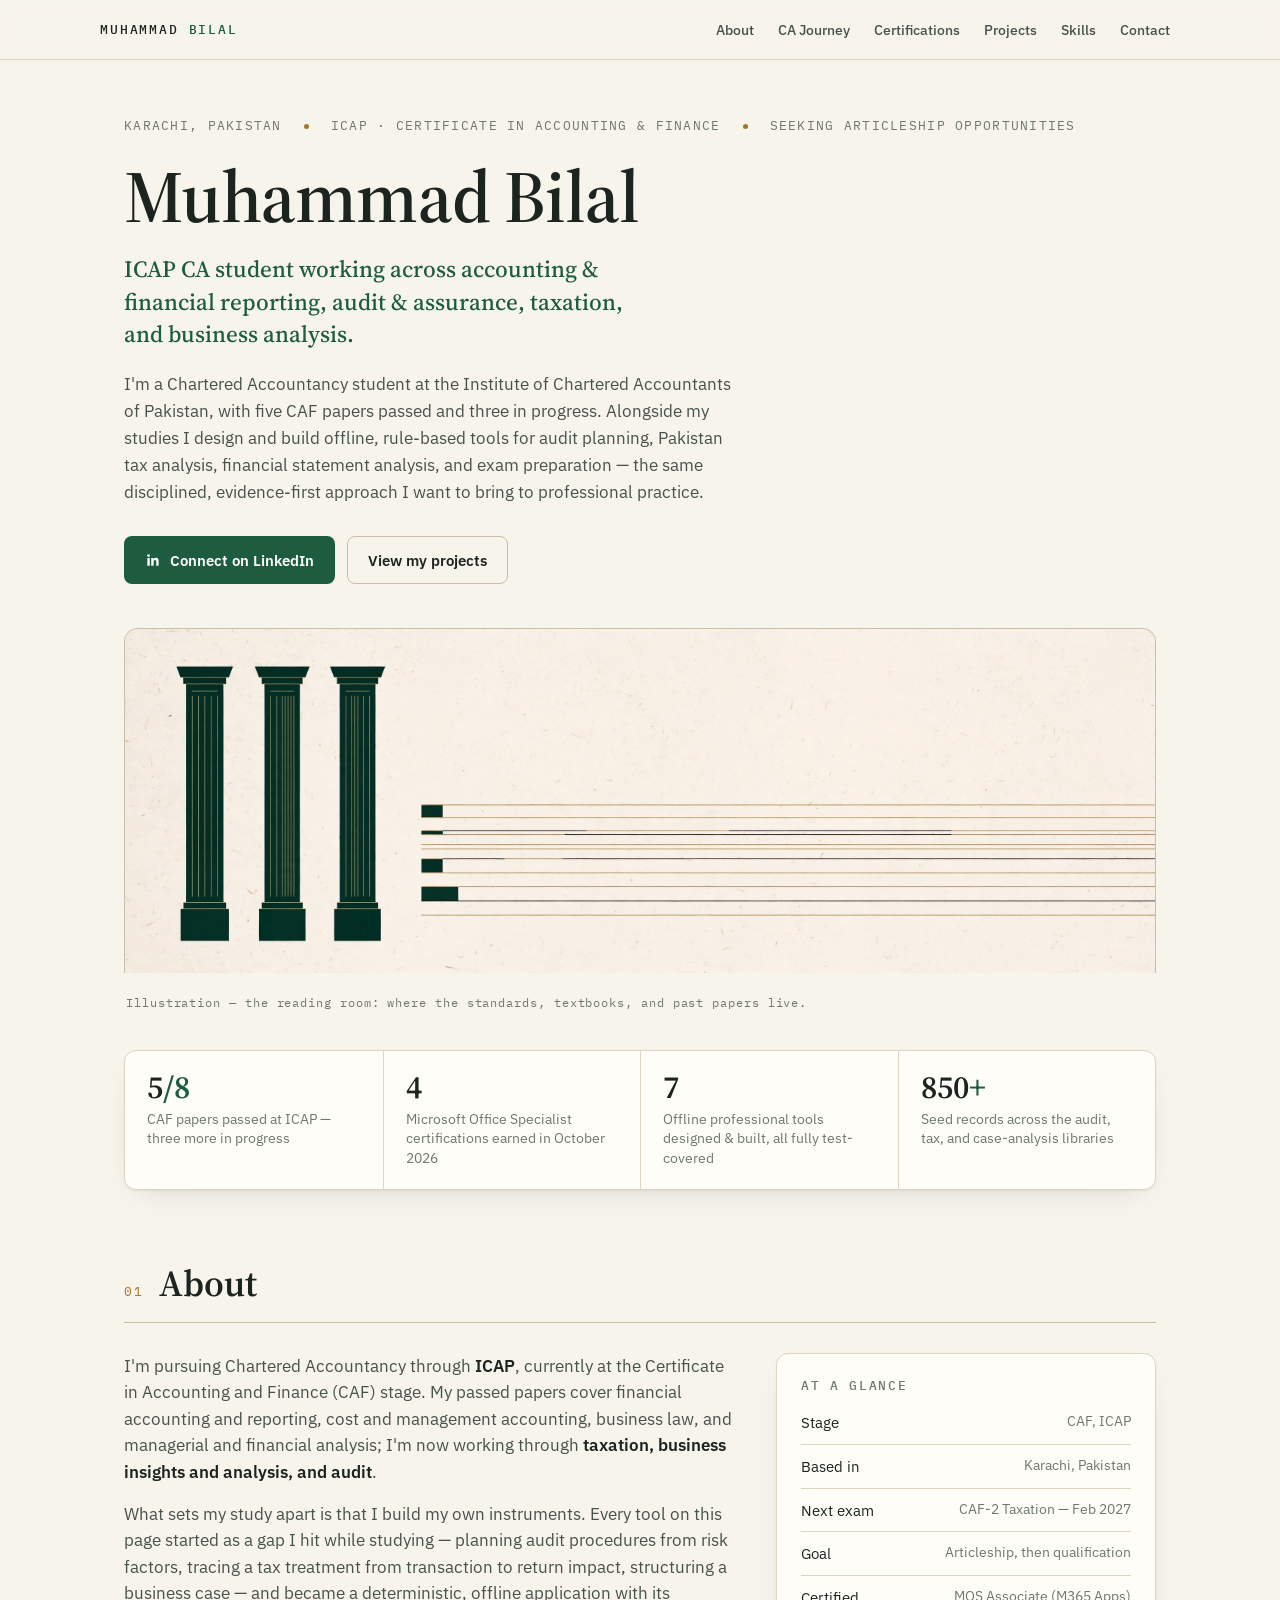
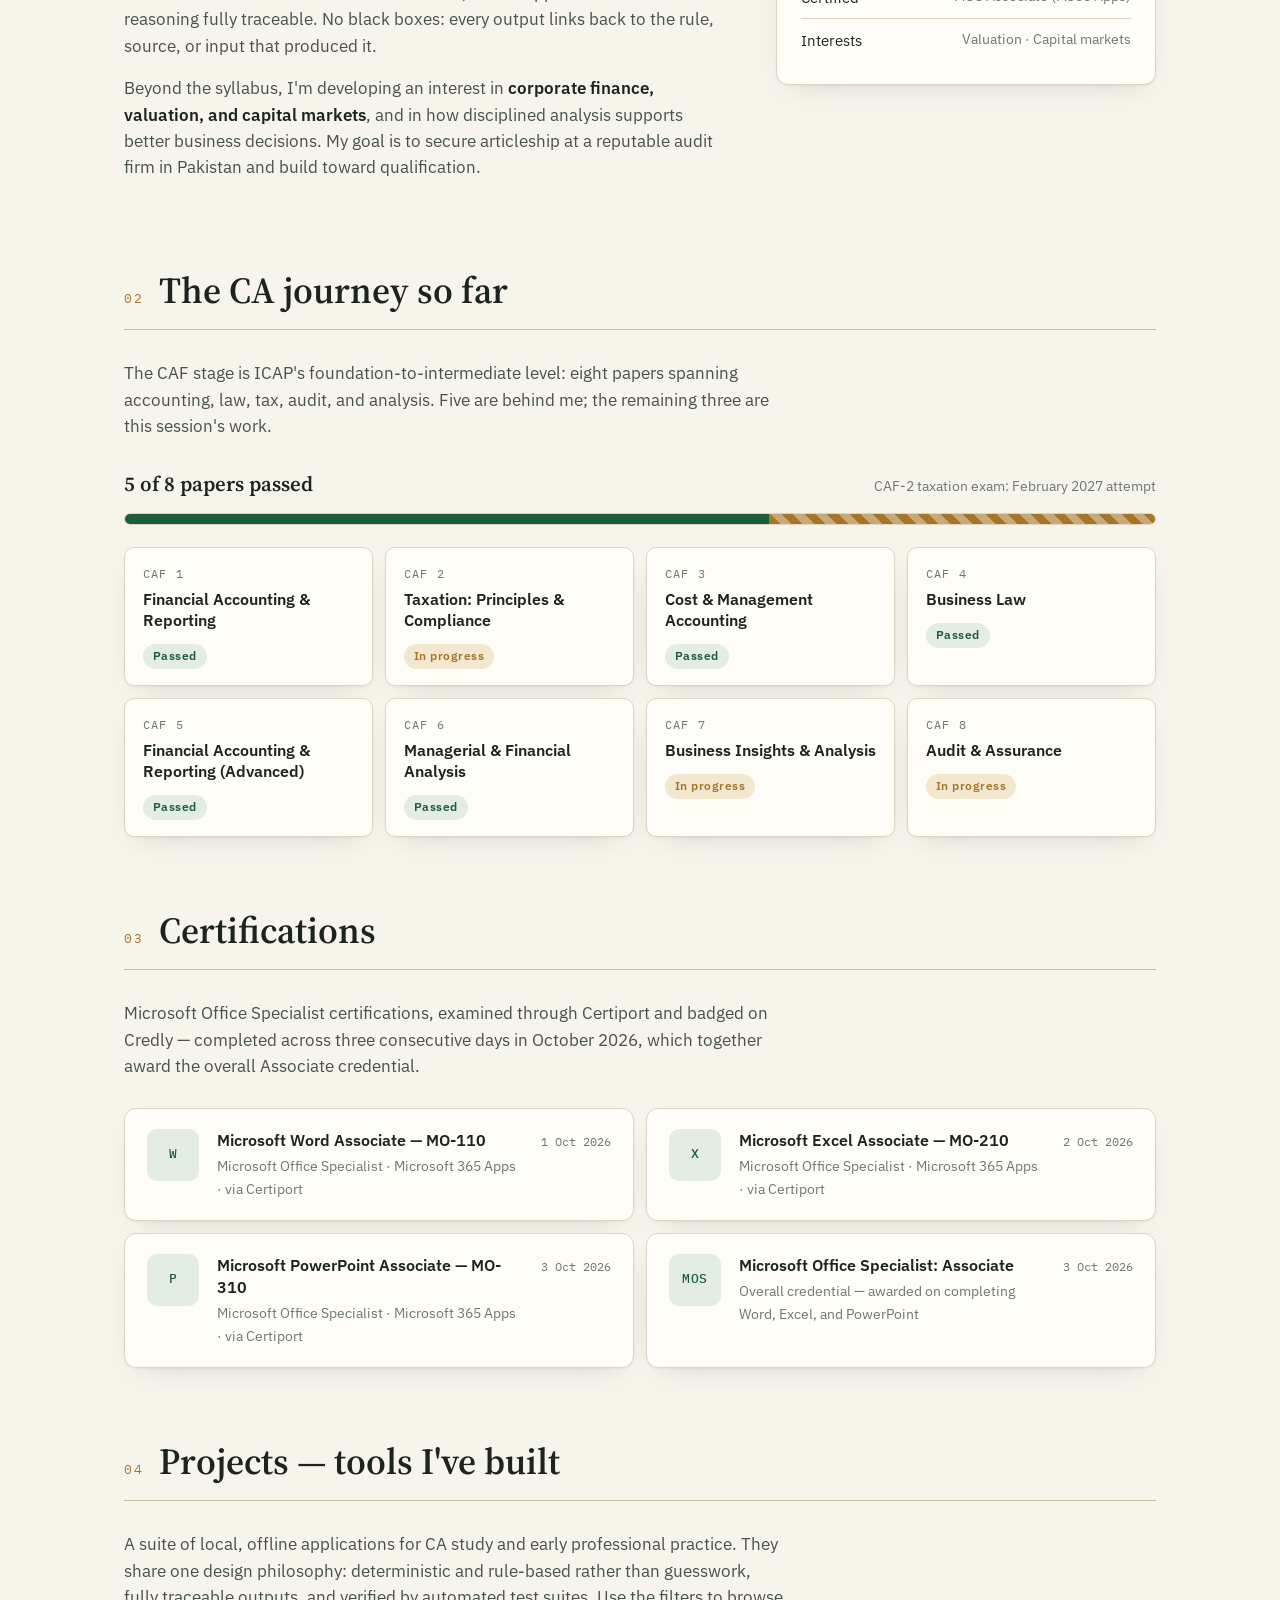
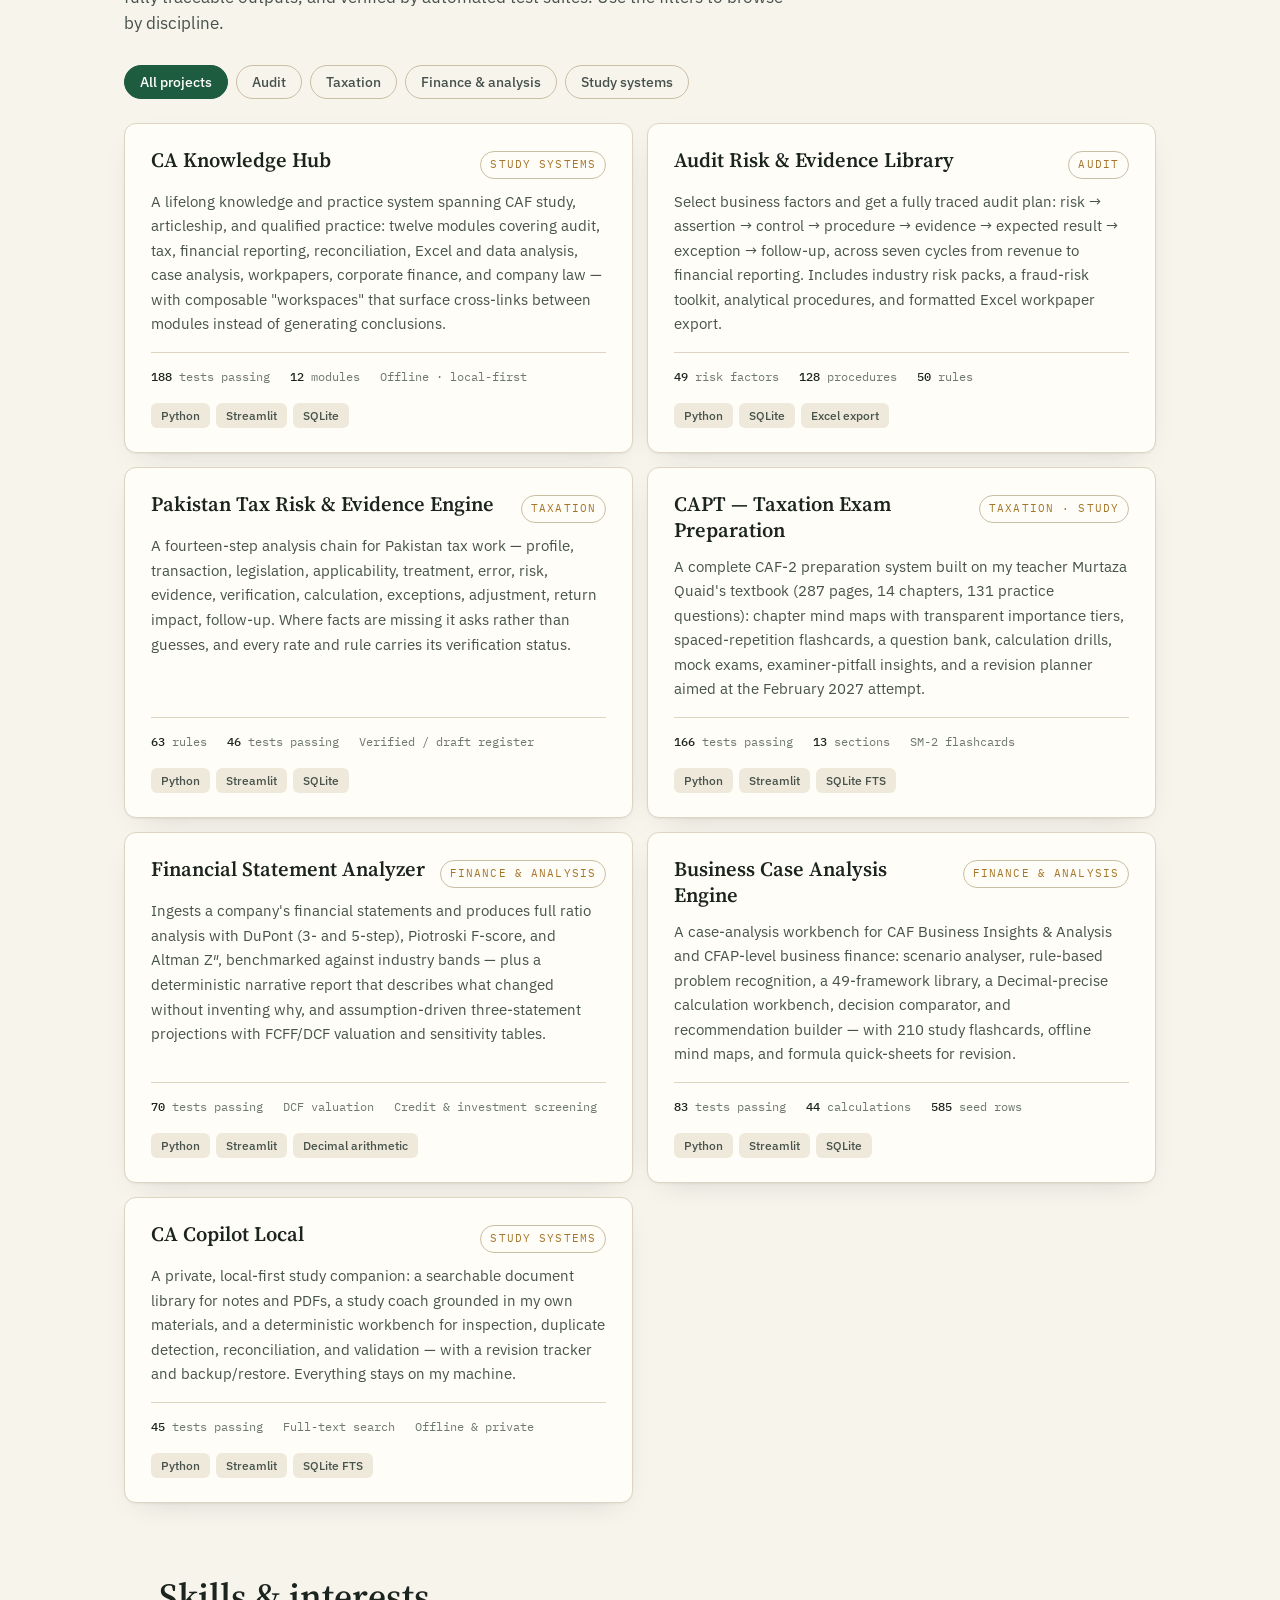
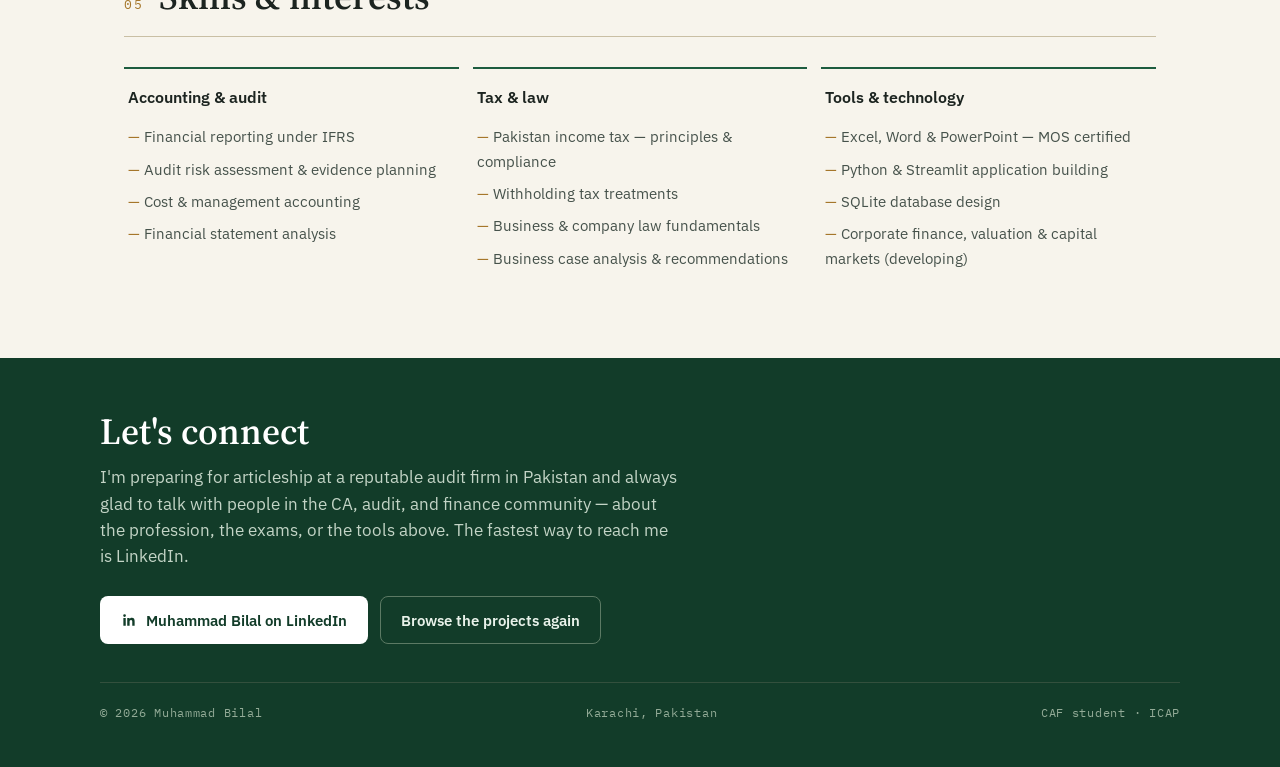
==== commit c7751782: "Restore portfolio homepage (revert accidental overwrite)" ====
--- a/index.html
+++ b/index.html
@@ -1,54 +1,696 @@
-<!DOCTYPE html>
+<!doctype html>
 <html lang="en">
 <head>
-<meta charset="utf-8">
-<meta name="viewport" content="width=device-width, initial-scale=1">
-<title>BIA Intelligence — CAF-7 Business Insights and Analysis</title>
-<meta name="description" content="Interactive study companion for ICAP CAF-7 Business Insights and Analysis: past-paper question bank, examiner intelligence, syllabus browser, revision notes and flashcards.">
-<link rel="preconnect" href="https://fonts.googleapis.com">
-<link rel="preconnect" href="https://fonts.gstatic.com" crossorigin>
-<link href="https://fonts.googleapis.com/css2?family=Fraunces:ital,opsz,wght@0,9..144,500;0,9..144,650;1,9..144,500&family=Inter:wght@400;500;600;700&family=IBM+Plex+Mono:wght@400;500&display=swap" rel="stylesheet">
-<link rel="stylesheet" href="styles.css?v=20261023b">
-<link rel="icon" href="data:image/svg+xml,%3Csvg xmlns='http://www.w3.org/2000/svg' viewBox='0 0 32 32'%3E%3Crect width='32' height='32' rx='7' fill='%230d2620'/%3E%3Cpath d='M8 22l6-12 4 7 6-11' stroke='%23c07f2e' stroke-width='2.6' fill='none' stroke-linecap='round' stroke-linejoin='round'/%3E%3C/svg%3E">
+<meta charset="utf-8" />
+<meta name="viewport" content="width=device-width, initial-scale=1, viewport-fit=cover" />
+<meta name="color-scheme" content="light dark" />
+<meta name="description" content="Muhammad Bilal — ICAP CA student in Karachi. Financial reporting, audit & assurance, taxation, and the offline study and practice tools he builds." />
+<link rel="icon" href="data:," />
+<title>Muhammad Bilal — ICAP CA Student</title>
+<link rel="preconnect" href="https://fonts.googleapis.com" />
+<link rel="preconnect" href="https://fonts.gstatic.com" crossorigin />
+<link href="https://fonts.googleapis.com/css2?family=Source+Serif+4:opsz,wght@8..60,500;8..60,600;8..60,700&family=IBM+Plex+Sans:wght@400;500;600&family=IBM+Plex+Mono:wght@400;500&display=swap" rel="stylesheet" />
+<style>
+  :root{
+    --bg:#f7f4ec;
+    --bg-2:#efe9db;
+    --surface:#fffdf8;
+    --ink:#1c2420;
+    --ink-soft:#46524b;
+    --ink-faint:#6d786f;
+    --line:#ddd5c2;
+    --line-strong:#c9bfa4;
+    --green:#1d5c3f;
+    --green-deep:#123c29;
+    --green-tint:#e3ede2;
+    --brass:#a5762a;
+    --brass-tint:#f3e8cf;
+    --shadow:0 1px 2px rgba(28,36,32,.05), 0 10px 30px -18px rgba(28,36,32,.25);
+  }
+  @media (prefers-color-scheme: dark){
+    :root{
+      --bg:#101511;
+      --bg-2:#151a16;
+      --surface:#181e1a;
+      --ink:#e9ede6;
+      --ink-soft:#b7c0b4;
+      --ink-faint:#8b968b;
+      --line:#2b332c;
+      --line-strong:#3d4a3f;
+      --green:#7fc79b;
+      --green-deep:#a9dcc0;
+      --green-tint:#1d2b22;
+      --brass:#d3a44f;
+      --brass-tint:#2b2415;
+      --shadow:0 1px 2px rgba(0,0,0,.4), 0 10px 30px -18px rgba(0,0,0,.6);
+    }
+  }
+  *{ box-sizing:border-box; }
+  html{ scroll-behavior:smooth; }
+  @media (prefers-reduced-motion: reduce){
+    html{ scroll-behavior:auto; }
+    *{ transition:none !important; }
+  }
+  body{
+    margin:0;
+    background:var(--bg);
+    color:var(--ink);
+    font-family:"IBM Plex Sans", system-ui, sans-serif;
+    font-size:16.5px;
+    line-height:1.6;
+    -webkit-font-smoothing:antialiased;
+  }
+  ::selection{ background:var(--green); color:#fff; }
+  a{ color:var(--green); }
+  .wrap{ max-width:1080px; margin:0 auto; padding:0 24px; }
+
+  /* ---------- top bar ---------- */
+  .topbar{
+    position:sticky; top:0; z-index:20;
+    background:color-mix(in srgb, var(--bg) 88%, transparent);
+    backdrop-filter:blur(10px);
+    border-bottom:1px solid var(--line);
+  }
+  .topbar-inner{
+    display:flex; align-items:center; justify-content:space-between; gap:16px;
+    padding:12px 0;
+  }
+  .brand{
+    font-family:"IBM Plex Mono", monospace; font-size:.82rem; letter-spacing:.14em;
+    text-transform:uppercase; color:var(--ink); text-decoration:none; font-weight:500;
+    white-space:nowrap;
+  }
+  .brand b{ color:var(--green); font-weight:500; }
+  nav.main{ display:flex; gap:4px; flex-wrap:wrap; }
+  nav.main a{
+    color:var(--ink-soft); text-decoration:none; font-size:.9rem; font-weight:500;
+    padding:6px 10px; border-radius:6px;
+  }
+  nav.main a:hover{ color:var(--ink); background:var(--bg-2); }
+  @media (max-width:640px){ nav.main a{ padding:6px 7px; font-size:.85rem; } .brand{ font-size:.74rem; } }
+
+  /* ---------- hero ---------- */
+  .hero{ padding:56px 0 0; }
+  .hero-meta{
+    display:flex; flex-wrap:wrap; gap:8px 22px; align-items:center;
+    font-family:"IBM Plex Mono", monospace; font-size:.8rem; letter-spacing:.1em;
+    text-transform:uppercase; color:var(--ink-faint); margin-bottom:22px;
+  }
+  .hero-meta .dot{ width:5px; height:5px; border-radius:50%; background:var(--brass); }
+  h1{
+    font-family:"Source Serif 4", Georgia, serif;
+    font-size:clamp(2.7rem, 7vw, 4.6rem);
+    line-height:1.04; font-weight:600; letter-spacing:-.01em; margin:0 0 18px;
+  }
+  .hero-role{
+    font-family:"Source Serif 4", Georgia, serif;
+    font-size:clamp(1.15rem, 2.6vw, 1.45rem);
+    color:var(--green); font-weight:500; line-height:1.4; margin:0 0 20px; max-width:44ch;
+  }
+  .hero-lede{ max-width:62ch; color:var(--ink-soft); margin:0 0 30px; font-size:1.06rem; }
+  .hero-actions{ display:flex; flex-wrap:wrap; gap:12px; margin-bottom:44px; }
+  .btn{
+    display:inline-flex; align-items:center; gap:9px;
+    padding:11px 20px; border-radius:8px; font-weight:600; font-size:.95rem;
+    text-decoration:none; border:1px solid transparent; cursor:pointer;
+    transition:transform .15s ease, background .15s ease, border-color .15s ease;
+  }
+  .btn:active{ transform:translateY(1px); }
+  .btn-primary{ background:var(--green); color:#fff; }
+  @media (prefers-color-scheme: dark){ .btn-primary{ color:#0c130e; } }
+  .btn-primary:hover{ background:var(--green-deep); color:#fff; }
+  @media (prefers-color-scheme: dark){ .btn-primary:hover{ color:#0c130e; } }
+  .btn-ghost{ background:transparent; color:var(--ink); border-color:var(--line-strong); }
+  .btn-ghost:hover{ border-color:var(--ink-faint); background:var(--surface); }
+  .btn svg{ width:16px; height:16px; flex:none; }
+  .hero-img{
+    border:1px solid var(--line-strong); border-bottom:none;
+    border-radius:14px 14px 0 0; overflow:hidden; line-height:0;
+  }
+  .hero-img img{ width:100%; height:auto; display:block; }
+  .hero-img-cap{
+    font-family:"IBM Plex Mono", monospace; font-size:.72rem; letter-spacing:.08em;
+    color:var(--ink-faint); padding:10px 2px 0; line-height:1.5;
+  }
+
+  /* ---------- stat strip ---------- */
+  .stats{
+    display:grid; grid-template-columns:repeat(4, 1fr);
+    border:1px solid var(--line); border-radius:12px; background:var(--surface);
+    box-shadow:var(--shadow); margin:38px 0 8px; overflow:hidden;
+  }
+  .stat{ padding:20px 22px; border-left:1px solid var(--line); }
+  .stat:first-child{ border-left:none; }
+  .stat .num{
+    font-family:"Source Serif 4", Georgia, serif; font-size:2rem; font-weight:600;
+    line-height:1; color:var(--ink);
+  }
+  .stat .num em{ font-style:normal; color:var(--green); }
+  .stat .lbl{ font-size:.85rem; color:var(--ink-faint); margin-top:7px; line-height:1.45; }
+  @media (max-width:760px){
+    .stats{ grid-template-columns:1fr 1fr; }
+    .stat:nth-child(3){ border-left:none; }
+    .stat:nth-child(n+3){ border-top:1px solid var(--line); }
+  }
+
+  /* ---------- sections ---------- */
+  section{ padding:64px 0 8px; }
+  .sec-head{ display:flex; align-items:baseline; gap:16px; margin-bottom:8px; }
+  .sec-no{
+    font-family:"IBM Plex Mono", monospace; font-size:.8rem; color:var(--brass);
+    letter-spacing:.12em;
+  }
+  h2{
+    font-family:"Source Serif 4", Georgia, serif;
+    font-size:clamp(1.7rem, 4vw, 2.3rem); font-weight:600; margin:0; line-height:1.15;
+  }
+  .sec-rule{ height:1px; background:var(--line-strong); margin:18px 0 30px; }
+  .sec-intro{ color:var(--ink-soft); max-width:66ch; margin:0 0 28px; }
+
+  /* ---------- about ---------- */
+  .about-grid{ display:grid; grid-template-columns:1.6fr 1fr; gap:44px; }
+  @media (max-width:820px){ .about-grid{ grid-template-columns:1fr; gap:28px; } }
+  .about-grid p{ margin:0 0 16px; color:var(--ink-soft); }
+  .about-grid p strong{ color:var(--ink); font-weight:600; }
+  .focus-box{
+    background:var(--surface); border:1px solid var(--line); border-radius:12px;
+    padding:22px 24px; box-shadow:var(--shadow); align-self:start;
+  }
+  .focus-box h3{
+    margin:0 0 14px; font-size:.8rem; font-family:"IBM Plex Mono", monospace;
+    letter-spacing:.13em; text-transform:uppercase; color:var(--ink-faint); font-weight:500;
+  }
+  .focus-box ul{ margin:0; padding:0; list-style:none; }
+  .focus-box li{
+    padding:9px 0; border-top:1px solid var(--line); font-size:.96rem;
+    display:flex; justify-content:space-between; gap:12px;
+  }
+  .focus-box li:first-child{ border-top:none; padding-top:0; }
+  .focus-box li span{ color:var(--ink-faint); font-size:.88rem; text-align:right; }
+
+  /* ---------- CAF journey ---------- */
+  .progress-head{
+    display:flex; justify-content:space-between; align-items:baseline; flex-wrap:wrap; gap:8px;
+    margin-bottom:12px;
+  }
+  .progress-head .big{
+    font-family:"Source Serif 4", Georgia, serif; font-size:1.3rem; font-weight:600;
+  }
+  .progress-head .note{ color:var(--ink-faint); font-size:.9rem; }
+  .bar{
+    height:12px; border-radius:99px; background:var(--bg-2);
+    border:1px solid var(--line); overflow:hidden; display:flex;
+  }
+  .bar .done{ background:var(--green); width:62.5%; }
+  .bar .doing{ background:repeating-linear-gradient(45deg, var(--brass) 0 8px, color-mix(in srgb, var(--brass) 55%, transparent) 8px 16px); width:37.5%; }
+  .papers{ display:grid; grid-template-columns:repeat(4, 1fr); gap:12px; margin-top:22px; }
+  @media (max-width:820px){ .papers{ grid-template-columns:repeat(2, 1fr); } }
+  @media (max-width:430px){ .papers{ grid-template-columns:1fr; } }
+  .paper{
+    background:var(--surface); border:1px solid var(--line); border-radius:10px;
+    padding:16px 18px; box-shadow:var(--shadow);
+  }
+  .paper .code{
+    font-family:"IBM Plex Mono", monospace; font-size:.78rem; letter-spacing:.1em;
+    color:var(--ink-faint); text-transform:uppercase;
+  }
+  .paper .name{ font-weight:600; margin:5px 0 10px; font-size:.98rem; line-height:1.35; }
+  .pill{
+    display:inline-block; font-size:.74rem; font-weight:600; letter-spacing:.04em;
+    padding:3px 10px; border-radius:99px;
+  }
+  .pill-pass{ background:var(--green-tint); color:var(--green); }
+  .pill-now{ background:var(--brass-tint); color:var(--brass); }
+
+  /* ---------- certifications ---------- */
+  .certs{ display:grid; grid-template-columns:1fr 1fr; gap:12px; }
+  @media (max-width:760px){ .certs{ grid-template-columns:1fr; } }
+  .cert{
+    display:flex; gap:18px; align-items:flex-start;
+    background:var(--surface); border:1px solid var(--line); border-radius:12px;
+    padding:20px 22px; box-shadow:var(--shadow);
+  }
+  .cert-badge{
+    flex:none; width:52px; height:52px; border-radius:10px;
+    background:var(--green-tint); color:var(--green);
+    display:flex; align-items:center; justify-content:center;
+    font-family:"IBM Plex Mono", monospace; font-weight:500; font-size:.8rem; letter-spacing:.03em;
+  }
+  .cert h3{ margin:0 0 3px; font-size:1.02rem; font-weight:600; line-height:1.35; }
+  .cert p{ margin:0; color:var(--ink-faint); font-size:.9rem; }
+  .cert .when{
+    margin-left:auto; flex:none; font-family:"IBM Plex Mono", monospace;
+    font-size:.78rem; color:var(--ink-faint); white-space:nowrap; padding-top:3px;
+  }
+
+  /* ---------- projects ---------- */
+  .filters{ display:flex; flex-wrap:wrap; gap:8px; margin-bottom:24px; }
+  .chip{
+    font-family:inherit; font-size:.88rem; font-weight:500; cursor:pointer;
+    padding:7px 15px; border-radius:99px; border:1px solid var(--line-strong);
+    background:transparent; color:var(--ink-soft);
+    transition:background .15s ease, color .15s ease, border-color .15s ease;
+  }
+  .chip:hover{ color:var(--ink); border-color:var(--ink-faint); }
+  .chip[aria-pressed="true"]{ background:var(--green); border-color:var(--green); color:#fff; }
+  @media (prefers-color-scheme: dark){ .chip[aria-pressed="true"]{ color:#0c130e; } }
+  .projects{ display:grid; grid-template-columns:1fr 1fr; gap:14px; }
+  @media (max-width:820px){ .projects{ grid-template-columns:1fr; } }
+  .proj{
+    background:var(--surface); border:1px solid var(--line); border-radius:12px;
+    padding:24px 26px; box-shadow:var(--shadow); display:flex; flex-direction:column;
+  }
+  .proj[hidden]{ display:none; }
+  .proj-top{ display:flex; justify-content:space-between; align-items:flex-start; gap:12px; margin-bottom:10px; }
+  .proj h3{
+    font-family:"Source Serif 4", Georgia, serif; font-size:1.28rem; font-weight:600;
+    margin:0; line-height:1.25;
+  }
+  .proj .tag{
+    flex:none; font-family:"IBM Plex Mono", monospace; font-size:.7rem; letter-spacing:.1em;
+    text-transform:uppercase; color:var(--brass); border:1px solid var(--line-strong);
+    padding:4px 9px; border-radius:99px; margin-top:3px;
+  }
+  .proj p{ margin:0 0 16px; color:var(--ink-soft); font-size:.96rem; flex:1; }
+  .proj ul.facts{
+    margin:0 0 16px; padding:14px 0 0; list-style:none; border-top:1px solid var(--line);
+    display:flex; flex-wrap:wrap; gap:6px 20px;
+    font-family:"IBM Plex Mono", monospace; font-size:.78rem; color:var(--ink-faint);
+  }
+  .proj ul.facts b{ color:var(--ink); font-weight:500; }
+  .stack{ display:flex; flex-wrap:wrap; gap:6px; }
+  .stack span{
+    font-size:.76rem; font-weight:500; background:var(--bg-2); color:var(--ink-soft);
+    padding:3px 10px; border-radius:6px;
+  }
+  .no-match{
+    grid-column:1 / -1; text-align:center; color:var(--ink-faint);
+    padding:28px 0; font-size:.95rem;
+  }
+  .no-match[hidden]{ display:none; }
+
+  /* ---------- skills ---------- */
+  .skills{ display:grid; grid-template-columns:repeat(3, 1fr); gap:14px; }
+  @media (max-width:820px){ .skills{ grid-template-columns:1fr; } }
+  .skill{
+    border-top:2px solid var(--green); padding:16px 4px 4px;
+  }
+  .skill h3{ margin:0 0 10px; font-size:1rem; font-weight:600; }
+  .skill ul{ margin:0; padding:0; list-style:none; color:var(--ink-soft); font-size:.95rem; }
+  .skill li{ padding:4px 0; }
+  .skill li::before{ content:"— "; color:var(--brass); }
+
+  /* ---------- footer / contact ---------- */
+  footer{ margin-top:72px; background:var(--green-deep); color:#e9f2ea; }
+  @media (prefers-color-scheme: dark){ footer{ background:#0d1f15; } }
+  .foot-inner{ padding:52px 0 44px; }
+  footer h2{ color:#fff; margin-bottom:12px; }
+  footer p{ color:#c3d4c6; max-width:58ch; margin:0 0 26px; }
+  .foot-actions{ display:flex; flex-wrap:wrap; gap:12px; margin-bottom:38px; }
+  .btn-light{ background:#fff; color:var(--green-deep); }
+  .btn-light:hover{ background:var(--brass-tint); }
+  .btn-outline-light{ border-color:#5c7a64; color:#e9f2ea; background:transparent; }
+  .btn-outline-light:hover{ border-color:#9db8a4; background:transparent; }
+  .foot-base{
+    border-top:1px solid #33503d; padding-top:20px;
+    display:flex; justify-content:space-between; flex-wrap:wrap; gap:8px 24px;
+    font-family:"IBM Plex Mono", monospace; font-size:.76rem; letter-spacing:.06em; color:#93ab97;
+  }
+</style>
 </head>
 <body>
-<a class="skip" href="#app">Skip to content</a>
-<header class="site-header">
-  <div class="wrap header-in">
-    <a class="brand" href="#/" aria-label="BIA Intelligence home">
-      <span class="brand-mark" aria-hidden="true">⬢</span>
-      <span class="brand-text"><strong>BIA Intelligence</strong><small>CAF-7 study companion</small></span>
-    </a>
-    <nav class="site-nav" aria-label="Primary">
-      <a href="#/" data-nav="home">Home</a>
-      <a href="#/syllabus" data-nav="syllabus">Syllabus</a>
-      <a href="#/questions" data-nav="questions">Questions</a>
-      <a href="#/mocks" data-nav="mocks">Mocks</a>
-      <a href="#/examiner" data-nav="examiner">Examiner</a>
-      <a href="#/revision" data-nav="revision">Revision</a>
-      <a href="#/about" data-nav="about">About</a>
+
+<header class="topbar">
+  <div class="wrap topbar-inner">
+    <a class="brand" href="#top">Muhammad <b>Bilal</b></a>
+    <nav class="main" aria-label="Main">
+      <a href="#about">About</a>
+      <a href="#journey">CA Journey</a>
+      <a href="#certifications">Certifications</a>
+      <a href="#projects">Projects</a>
+      <a href="#skills">Skills</a>
+      <a href="#contact">Contact</a>
     </nav>
-    <button class="search-trigger" id="searchTrigger" aria-label="Open search (press /)">
-      <span aria-hidden="true">⌕</span><span class="st-label">Search</span><kbd>/</kbd>
-    </button>
   </div>
 </header>
-<main id="app" class="wrap" tabindex="-1" aria-live="off"></main>
-<footer class="site-footer">
-  <div class="wrap footer-in">
-    <p><strong>BIA Intelligence</strong> — a personal study companion for ICAP CAF-7 Business Insights and Analysis.
-    Question wording is verbatim from ICAP's public past papers; suggested answers, examiner commentary and study text are paraphrased — never published verbatim here.</p>
-    <p class="foot-meta">Offline-first · No account · No tracking · Pre-2025 questions mapped from CAF-6 MFA via a documented syllabus delta</p>
+
+<main id="top">
+  <div class="wrap">
+
+    <!-- HERO -->
+    <div class="hero">
+      <div class="hero-meta">
+        <span>Karachi, Pakistan</span><span class="dot" aria-hidden="true"></span>
+        <span>ICAP · Certificate in Accounting &amp; Finance</span><span class="dot" aria-hidden="true"></span>
+        <span>Seeking articleship opportunities</span>
+      </div>
+      <h1>Muhammad Bilal</h1>
+      <p class="hero-role">ICAP CA student working across accounting &amp; financial reporting, audit &amp; assurance, taxation, and business analysis.</p>
+      <p class="hero-lede">
+        I'm a Chartered Accountancy student at the Institute of Chartered Accountants of Pakistan,
+        with five CAF papers passed and three in progress. Alongside my studies I design and build
+        offline, rule-based tools for audit planning, Pakistan tax analysis, financial statement
+        analysis, and exam preparation — the same disciplined, evidence-first approach I want to
+        bring to professional practice.
+      </p>
+      <div class="hero-actions">
+        <a class="btn btn-primary" href="https://www.linkedin.com/in/muhammad-bilal-9455b9416/" target="_blank" rel="noopener">
+          <svg viewBox="0 0 24 24" fill="currentColor" aria-hidden="true"><path d="M20.45 20.45h-3.55v-5.57c0-1.33-.03-3.04-1.85-3.04-1.86 0-2.14 1.45-2.14 2.94v5.67H9.35V9h3.41v1.56h.05c.47-.9 1.63-1.85 3.36-1.85 3.6 0 4.27 2.37 4.27 5.46v6.28zM5.34 7.43a2.06 2.06 0 1 1 0-4.12 2.06 2.06 0 0 1 0 4.12zM7.12 20.45H3.56V9h3.56v11.45z"/></svg>
+          Connect on LinkedIn
+        </a>
+        <a class="btn btn-ghost" href="#projects">View my projects</a>
+      </div>
+      <div class="hero-img">
+        <img src="[data-uri]" alt="" width="2736" height="912" />
+      </div>
+      <p class="hero-img-cap">Illustration — the reading room: where the standards, textbooks, and past papers live.</p>
+    </div>
+
+    <!-- STATS -->
+    <div class="stats" role="list" aria-label="Key facts">
+      <div class="stat" role="listitem">
+        <div class="num">5<em>/8</em></div>
+        <div class="lbl">CAF papers passed at ICAP — three more in progress</div>
+      </div>
+      <div class="stat" role="listitem">
+        <div class="num">4</div>
+        <div class="lbl">Microsoft Office Specialist certifications earned in October 2026</div>
+      </div>
+      <div class="stat" role="listitem">
+        <div class="num">7</div>
+        <div class="lbl">Offline professional tools designed &amp; built, all fully test-covered</div>
+      </div>
+      <div class="stat" role="listitem">
+        <div class="num">850<em>+</em></div>
+        <div class="lbl">Seed records across the audit, tax, and case-analysis libraries</div>
+      </div>
+    </div>
+
+    <!-- ABOUT -->
+    <section id="about">
+      <div class="sec-head"><span class="sec-no">01</span><h2>About</h2></div>
+      <div class="sec-rule"></div>
+      <div class="about-grid">
+        <div>
+          <p>
+            I'm pursuing Chartered Accountancy through <strong>ICAP</strong>, currently at the
+            Certificate in Accounting and Finance (CAF) stage. My passed papers cover financial
+            accounting and reporting, cost and management accounting, business law, and managerial
+            and financial analysis; I'm now working through <strong>taxation, business insights and
+            analysis, and audit</strong>.
+          </p>
+          <p>
+            What sets my study apart is that I build my own instruments. Every tool on this page
+            started as a gap I hit while studying — planning audit procedures from risk factors,
+            tracing a tax treatment from transaction to return impact, structuring a business case —
+            and became a deterministic, offline application with its reasoning fully traceable. No
+            black boxes: every output links back to the rule, source, or input that produced it.
+          </p>
+          <p>
+            Beyond the syllabus, I'm developing an interest in <strong>corporate finance, valuation,
+            and capital markets</strong>, and in how disciplined analysis supports better business
+            decisions. My goal is to secure articleship at a reputable audit firm in Pakistan and
+            build toward qualification.
+          </p>
+        </div>
+        <aside class="focus-box" aria-label="At a glance">
+          <h3>At a glance</h3>
+          <ul>
+            <li>Stage <span>CAF, ICAP</span></li>
+            <li>Based in <span>Karachi, Pakistan</span></li>
+            <li>Next exam <span>CAF-2 Taxation — Feb 2027</span></li>
+            <li>Goal <span>Articleship, then qualification</span></li>
+            <li>Certified <span>MOS Associate (M365 Apps)</span></li>
+            <li>Interests <span>Valuation · Capital markets</span></li>
+          </ul>
+        </aside>
+      </div>
+    </section>
+
+    <!-- JOURNEY -->
+    <section id="journey">
+      <div class="sec-head"><span class="sec-no">02</span><h2>The CA journey so far</h2></div>
+      <div class="sec-rule"></div>
+      <p class="sec-intro">
+        The CAF stage is ICAP's foundation-to-intermediate level: eight papers spanning accounting,
+        law, tax, audit, and analysis. Five are behind me; the remaining three are this session's work.
+      </p>
+      <div class="progress-head">
+        <span class="big">5 of 8 papers passed</span>
+        <span class="note">CAF-2 taxation exam: February 2027 attempt</span>
+      </div>
+      <div class="bar" role="img" aria-label="Progress: 5 of 8 CAF papers passed, 3 in progress">
+        <div class="done"></div><div class="doing"></div>
+      </div>
+      <div class="papers">
+        <div class="paper"><div class="code">CAF 1</div><div class="name">Financial Accounting &amp; Reporting</div><span class="pill pill-pass">Passed</span></div>
+        <div class="paper"><div class="code">CAF 2</div><div class="name">Taxation: Principles &amp; Compliance</div><span class="pill pill-now">In progress</span></div>
+        <div class="paper"><div class="code">CAF 3</div><div class="name">Cost &amp; Management Accounting</div><span class="pill pill-pass">Passed</span></div>
+        <div class="paper"><div class="code">CAF 4</div><div class="name">Business Law</div><span class="pill pill-pass">Passed</span></div>
+        <div class="paper"><div class="code">CAF 5</div><div class="name">Financial Accounting &amp; Reporting (Advanced)</div><span class="pill pill-pass">Passed</span></div>
+        <div class="paper"><div class="code">CAF 6</div><div class="name">Managerial &amp; Financial Analysis</div><span class="pill pill-pass">Passed</span></div>
+        <div class="paper"><div class="code">CAF 7</div><div class="name">Business Insights &amp; Analysis</div><span class="pill pill-now">In progress</span></div>
+        <div class="paper"><div class="code">CAF 8</div><div class="name">Audit &amp; Assurance</div><span class="pill pill-now">In progress</span></div>
+      </div>
+    </section>
+
+    <!-- CERTIFICATIONS -->
+    <section id="certifications">
+      <div class="sec-head"><span class="sec-no">03</span><h2>Certifications</h2></div>
+      <div class="sec-rule"></div>
+      <p class="sec-intro">
+        Microsoft Office Specialist certifications, examined through Certiport and badged on Credly —
+        completed across three consecutive days in October 2026, which together award the overall
+        Associate credential.
+      </p>
+      <div class="certs">
+        <div class="cert">
+          <div class="cert-badge">W</div>
+          <div>
+            <h3>Microsoft Word Associate — MO-110</h3>
+            <p>Microsoft Office Specialist · Microsoft 365 Apps · via Certiport</p>
+          </div>
+          <span class="when">1 Oct 2026</span>
+        </div>
+        <div class="cert">
+          <div class="cert-badge">X</div>
+          <div>
+            <h3>Microsoft Excel Associate — MO-210</h3>
+            <p>Microsoft Office Specialist · Microsoft 365 Apps · via Certiport</p>
+          </div>
+          <span class="when">2 Oct 2026</span>
+        </div>
+        <div class="cert">
+          <div class="cert-badge">P</div>
+          <div>
+            <h3>Microsoft PowerPoint Associate — MO-310</h3>
+            <p>Microsoft Office Specialist · Microsoft 365 Apps · via Certiport</p>
+          </div>
+          <span class="when">3 Oct 2026</span>
+        </div>
+        <div class="cert">
+          <div class="cert-badge">MOS</div>
+          <div>
+            <h3>Microsoft Office Specialist: Associate</h3>
+            <p>Overall credential — awarded on completing Word, Excel, and PowerPoint</p>
+          </div>
+          <span class="when">3 Oct 2026</span>
+        </div>
+      </div>
+    </section>
+
+    <!-- PROJECTS -->
+    <section id="projects">
+      <div class="sec-head"><span class="sec-no">04</span><h2>Projects — tools I've built</h2></div>
+      <div class="sec-rule"></div>
+      <p class="sec-intro">
+        A suite of local, offline applications for CA study and early professional practice. They share
+        one design philosophy: deterministic and rule-based rather than guesswork, fully traceable
+        outputs, and verified by automated test suites. Use the filters to browse by discipline.
+      </p>
+      <div class="filters" role="group" aria-label="Filter projects by discipline">
+        <button class="chip" type="button" data-filter="all" aria-pressed="true">All projects</button>
+        <button class="chip" type="button" data-filter="audit" aria-pressed="false">Audit</button>
+        <button class="chip" type="button" data-filter="tax" aria-pressed="false">Taxation</button>
+        <button class="chip" type="button" data-filter="finance" aria-pressed="false">Finance &amp; analysis</button>
+        <button class="chip" type="button" data-filter="study" aria-pressed="false">Study systems</button>
+      </div>
+      <div class="projects" id="projectGrid">
+
+        <article class="proj" data-cat="study">
+          <div class="proj-top"><h3>CA Knowledge Hub</h3><span class="tag">Study systems</span></div>
+          <p>
+            A lifelong knowledge and practice system spanning CAF study, articleship, and qualified
+            practice: twelve modules covering audit, tax, financial reporting, reconciliation, Excel
+            and data analysis, case analysis, workpapers, corporate finance, and company law — with
+            composable "workspaces" that surface cross-links between modules instead of generating
+            conclusions.
+          </p>
+          <ul class="facts"><li><b>188</b> tests passing</li><li><b>12</b> modules</li><li>Offline · local-first</li></ul>
+          <div class="stack"><span>Python</span><span>Streamlit</span><span>SQLite</span></div>
+        </article>
+
+        <article class="proj" data-cat="audit">
+          <div class="proj-top"><h3>Audit Risk &amp; Evidence Library</h3><span class="tag">Audit</span></div>
+          <p>
+            Select business factors and get a fully traced audit plan: risk → assertion → control →
+            procedure → evidence → expected result → exception → follow-up, across seven cycles from
+            revenue to financial reporting. Includes industry risk packs, a fraud-risk toolkit,
+            analytical procedures, and formatted Excel workpaper export.
+          </p>
+          <ul class="facts"><li><b>49</b> risk factors</li><li><b>128</b> procedures</li><li><b>50</b> rules</li></ul>
+          <div class="stack"><span>Python</span><span>SQLite</span><span>Excel export</span></div>
+        </article>
+
+        <article class="proj" data-cat="tax">
+          <div class="proj-top"><h3>Pakistan Tax Risk &amp; Evidence Engine</h3><span class="tag">Taxation</span></div>
+          <p>
+            A fourteen-step analysis chain for Pakistan tax work — profile, transaction, legislation,
+            applicability, treatment, error, risk, evidence, verification, calculation, exceptions,
+            adjustment, return impact, follow-up. Where facts are missing it asks rather than guesses,
+            and every rate and rule carries its verification status.
+          </p>
+          <ul class="facts"><li><b>63</b> rules</li><li><b>46</b> tests passing</li><li>Verified / draft register</li></ul>
+          <div class="stack"><span>Python</span><span>Streamlit</span><span>SQLite</span></div>
+        </article>
+
+        <article class="proj" data-cat="study tax">
+          <div class="proj-top"><h3>CAPT — Taxation Exam Preparation</h3><span class="tag">Taxation · Study</span></div>
+          <p>
+            A complete CAF-2 preparation system built on my teacher Murtaza Quaid's textbook
+            (287 pages, 14 chapters, 131 practice questions): chapter mind maps with transparent
+            importance tiers, spaced-repetition flashcards, a question bank, calculation drills, mock
+            exams, examiner-pitfall insights, and a revision planner aimed at the February 2027 attempt.
+          </p>
+          <ul class="facts"><li><b>166</b> tests passing</li><li><b>13</b> sections</li><li>SM-2 flashcards</li></ul>
+          <div class="stack"><span>Python</span><span>Streamlit</span><span>SQLite FTS</span></div>
+        </article>
+
+        <article class="proj" data-cat="finance">
+          <div class="proj-top"><h3>Financial Statement Analyzer</h3><span class="tag">Finance &amp; analysis</span></div>
+          <p>
+            Ingests a company's financial statements and produces full ratio analysis with DuPont
+            (3- and 5-step), Piotroski F-score, and Altman Z″, benchmarked against industry bands —
+            plus a deterministic narrative report that describes what changed without inventing why,
+            and assumption-driven three-statement projections with FCFF/DCF valuation and sensitivity tables.
+          </p>
+          <ul class="facts"><li><b>70</b> tests passing</li><li>DCF valuation</li><li>Credit &amp; investment screening</li></ul>
+          <div class="stack"><span>Python</span><span>Streamlit</span><span>Decimal arithmetic</span></div>
+        </article>
+
+        <article class="proj" data-cat="finance">
+          <div class="proj-top"><h3>Business Case Analysis Engine</h3><span class="tag">Finance &amp; analysis</span></div>
+          <p>
+            A case-analysis workbench for CAF Business Insights &amp; Analysis and CFAP-level business
+            finance: scenario analyser, rule-based problem recognition, a 49-framework library,
+            a Decimal-precise calculation workbench, decision comparator, and recommendation builder —
+            with 210 study flashcards, offline mind maps, and formula quick-sheets for revision.
+          </p>
+          <ul class="facts"><li><b>83</b> tests passing</li><li><b>44</b> calculations</li><li><b>585</b> seed rows</li></ul>
+          <div class="stack"><span>Python</span><span>Streamlit</span><span>SQLite</span></div>
+        </article>
+
+        <article class="proj" data-cat="study">
+          <div class="proj-top"><h3>CA Copilot Local</h3><span class="tag">Study systems</span></div>
+          <p>
+            A private, local-first study companion: a searchable document library for notes and PDFs,
+            a study coach grounded in my own materials, and a deterministic workbench for inspection,
+            duplicate detection, reconciliation, and validation — with a revision tracker and
+            backup/restore. Everything stays on my machine.
+          </p>
+          <ul class="facts"><li><b>45</b> tests passing</li><li>Full-text search</li><li>Offline &amp; private</li></ul>
+          <div class="stack"><span>Python</span><span>Streamlit</span><span>SQLite FTS</span></div>
+        </article>
+
+        <p class="no-match" id="noMatch" hidden>No projects in this category yet.</p>
+      </div>
+    </section>
+
+    <!-- SKILLS -->
+    <section id="skills">
+      <div class="sec-head"><span class="sec-no">05</span><h2>Skills &amp; interests</h2></div>
+      <div class="sec-rule"></div>
+      <div class="skills">
+        <div class="skill">
+          <h3>Accounting &amp; audit</h3>
+          <ul>
+            <li>Financial reporting under IFRS</li>
+            <li>Audit risk assessment &amp; evidence planning</li>
+            <li>Cost &amp; management accounting</li>
+            <li>Financial statement analysis</li>
+          </ul>
+        </div>
+        <div class="skill">
+          <h3>Tax &amp; law</h3>
+          <ul>
+            <li>Pakistan income tax — principles &amp; compliance</li>
+            <li>Withholding tax treatments</li>
+            <li>Business &amp; company law fundamentals</li>
+            <li>Business case analysis &amp; recommendations</li>
+          </ul>
+        </div>
+        <div class="skill">
+          <h3>Tools &amp; technology</h3>
+          <ul>
+            <li>Excel, Word &amp; PowerPoint — MOS certified</li>
+            <li>Python &amp; Streamlit application building</li>
+            <li>SQLite database design</li>
+            <li>Corporate finance, valuation &amp; capital markets (developing)</li>
+          </ul>
+        </div>
+      </div>
+    </section>
   </div>
-</footer>
-<div id="loader" class="loader" role="status" aria-live="polite">
-  <div class="loader-card">
-    <div class="loader-mark" aria-hidden="true">⬢</div>
-    <p>Loading study data…</p>
-    <div class="loader-bar"><span id="loaderFill"></span></div>
-    <p class="loader-count" id="loaderCount"></p>
-  </div>
-</div>
-<script src="app.js?v=20261023b"></script>
+
+  <!-- CONTACT -->
+  <footer id="contact">
+    <div class="wrap foot-inner">
+      <h2>Let's connect</h2>
+      <p>
+        I'm preparing for articleship at a reputable audit firm in Pakistan and always glad to talk
+        with people in the CA, audit, and finance community — about the profession, the exams, or
+        the tools above. The fastest way to reach me is LinkedIn.
+      </p>
+      <div class="foot-actions">
+        <a class="btn btn-light" href="https://www.linkedin.com/in/muhammad-bilal-9455b9416/" target="_blank" rel="noopener">
+          <svg viewBox="0 0 24 24" fill="currentColor" aria-hidden="true" width="16" height="16"><path d="M20.45 20.45h-3.55v-5.57c0-1.33-.03-3.04-1.85-3.04-1.86 0-2.14 1.45-2.14 2.94v5.67H9.35V9h3.41v1.56h.05c.47-.9 1.63-1.85 3.36-1.85 3.6 0 4.27 2.37 4.27 5.46v6.28zM5.34 7.43a2.06 2.06 0 1 1 0-4.12 2.06 2.06 0 0 1 0 4.12zM7.12 20.45H3.56V9h3.56v11.45z"/></svg>
+          Muhammad Bilal on LinkedIn
+        </a>
+        <a class="btn btn-outline-light" href="#projects">Browse the projects again</a>
+      </div>
+      <div class="foot-base">
+        <span>© <span id="year">2026</span> Muhammad Bilal</span>
+        <span>Karachi, Pakistan</span>
+        <span>CAF student · ICAP</span>
+      </div>
+    </div>
+  </footer>
+</main>
+
+<script>
+  (function () {
+    document.getElementById('year').textContent = new Date().getFullYear();
+
+    var chips = Array.prototype.slice.call(document.querySelectorAll('.chip'));
+    var cards = Array.prototype.slice.call(document.querySelectorAll('.proj'));
+    var noMatch = document.getElementById('noMatch');
+
+    chips.forEach(function (chip) {
+      chip.addEventListener('click', function () {
+        chips.forEach(function (c) { c.setAttribute('aria-pressed', 'false'); });
+        chip.setAttribute('aria-pressed', 'true');
+        var f = chip.getAttribute('data-filter');
+        var visible = 0;
+        cards.forEach(function (card) {
+          var cats = (card.getAttribute('data-cat') || '').split(' ');
+          var show = f === 'all' || cats.indexOf(f) !== -1;
+          card.hidden = !show;
+          if (show) visible++;
+        });
+        noMatch.hidden = visible !== 0;
+      });
+    });
+  })();
+</script>
 </body>
 </html>
